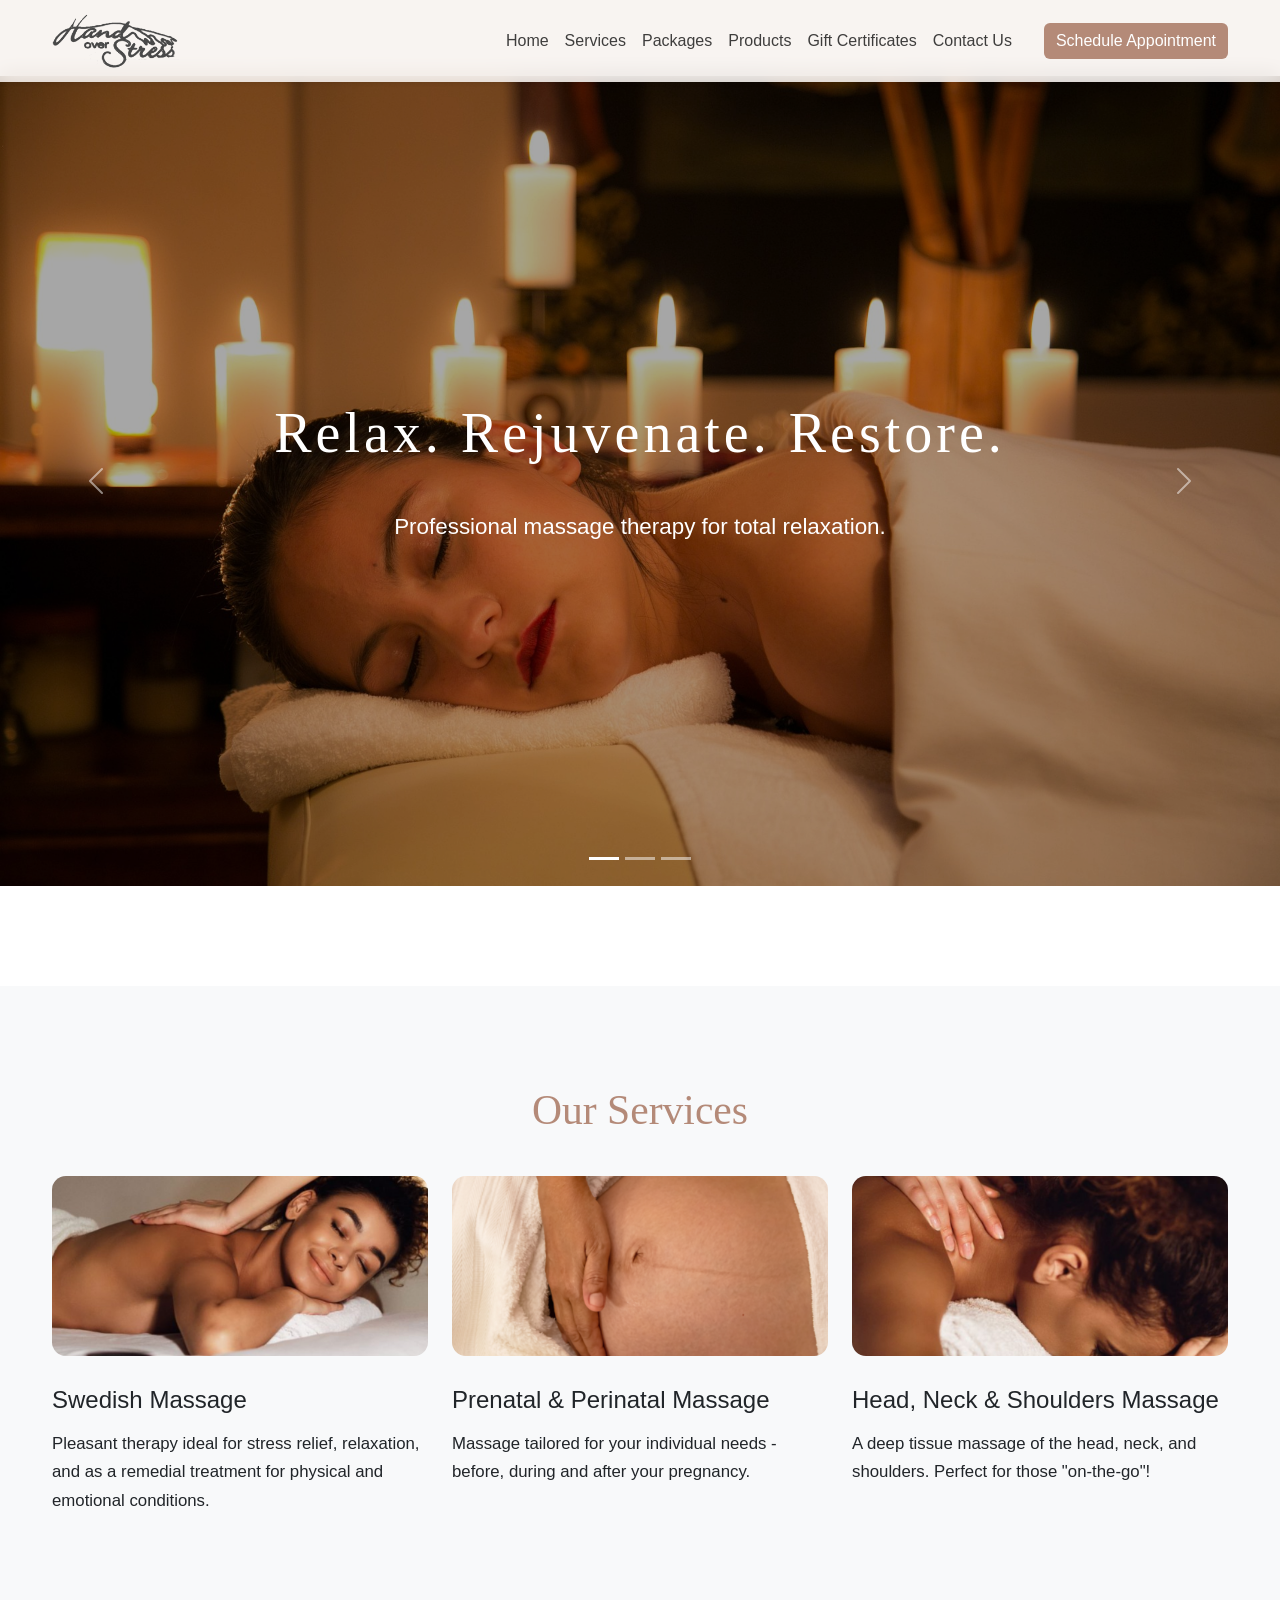
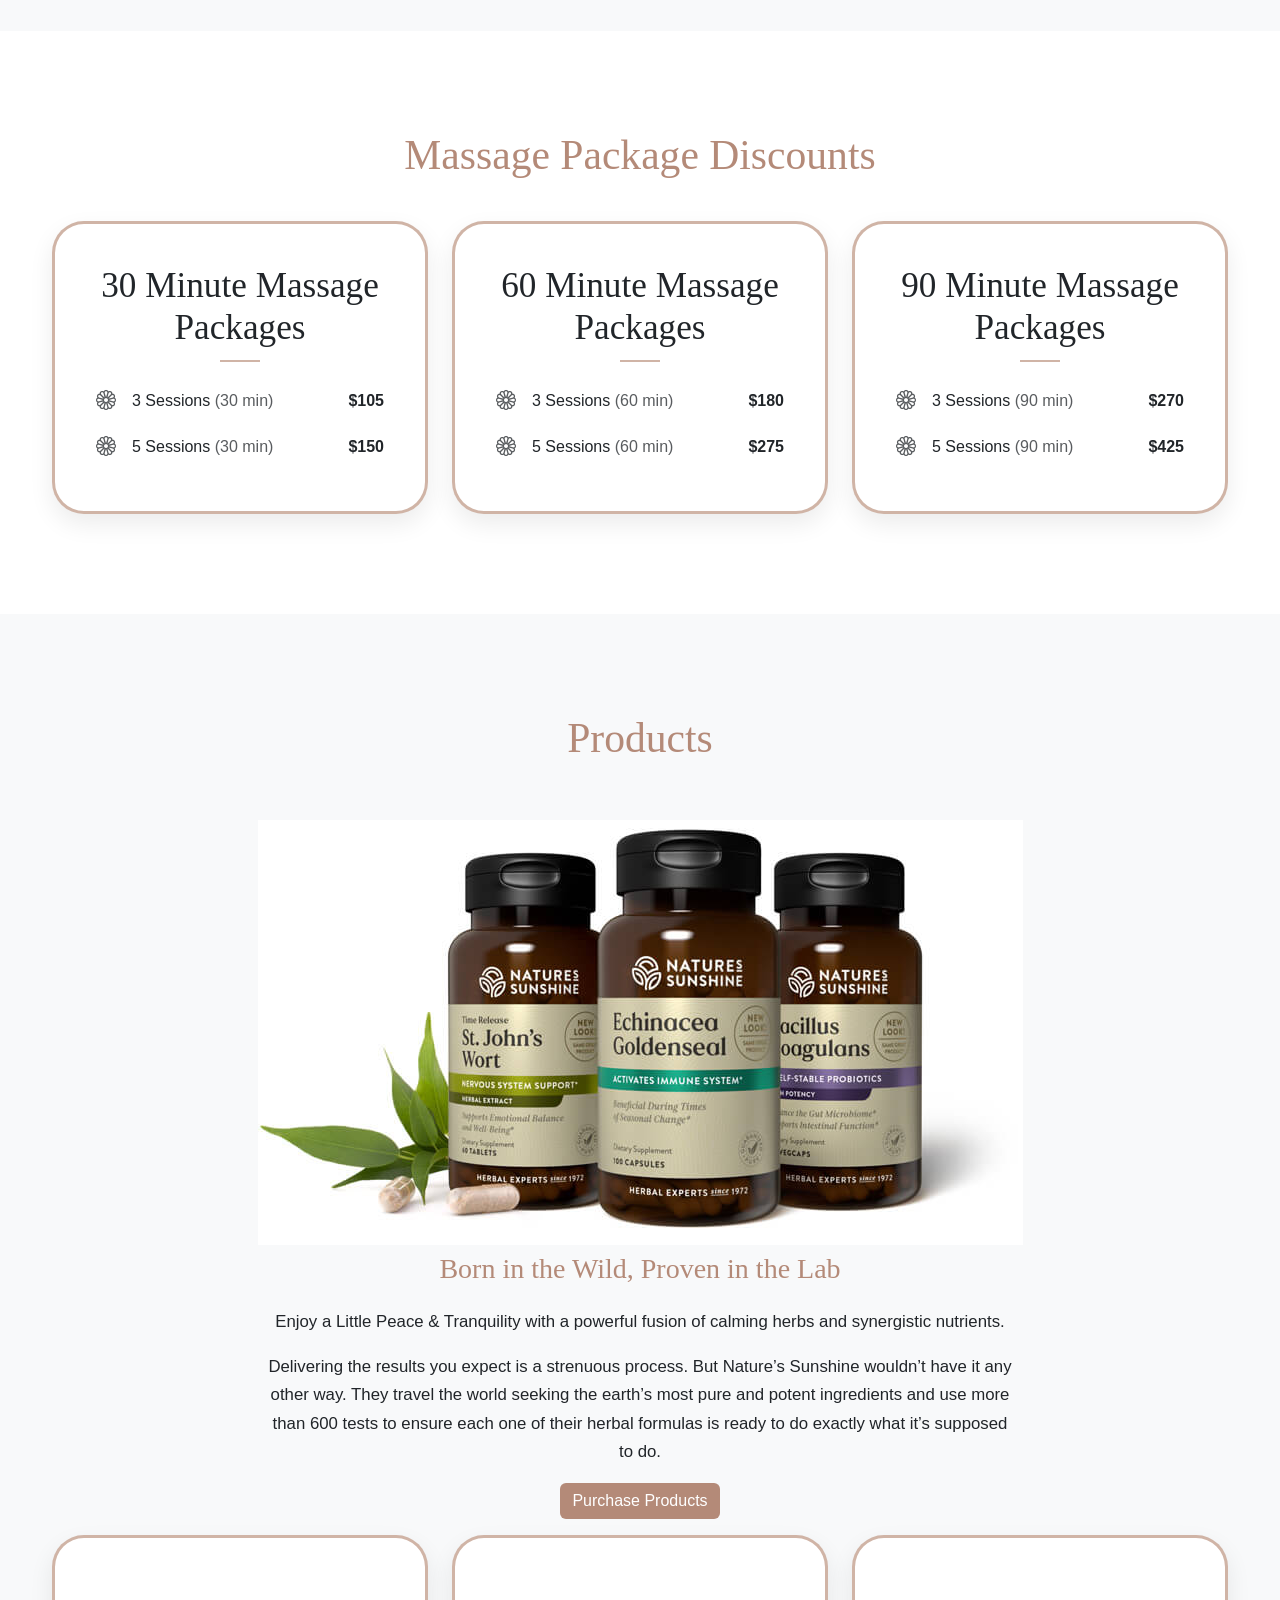
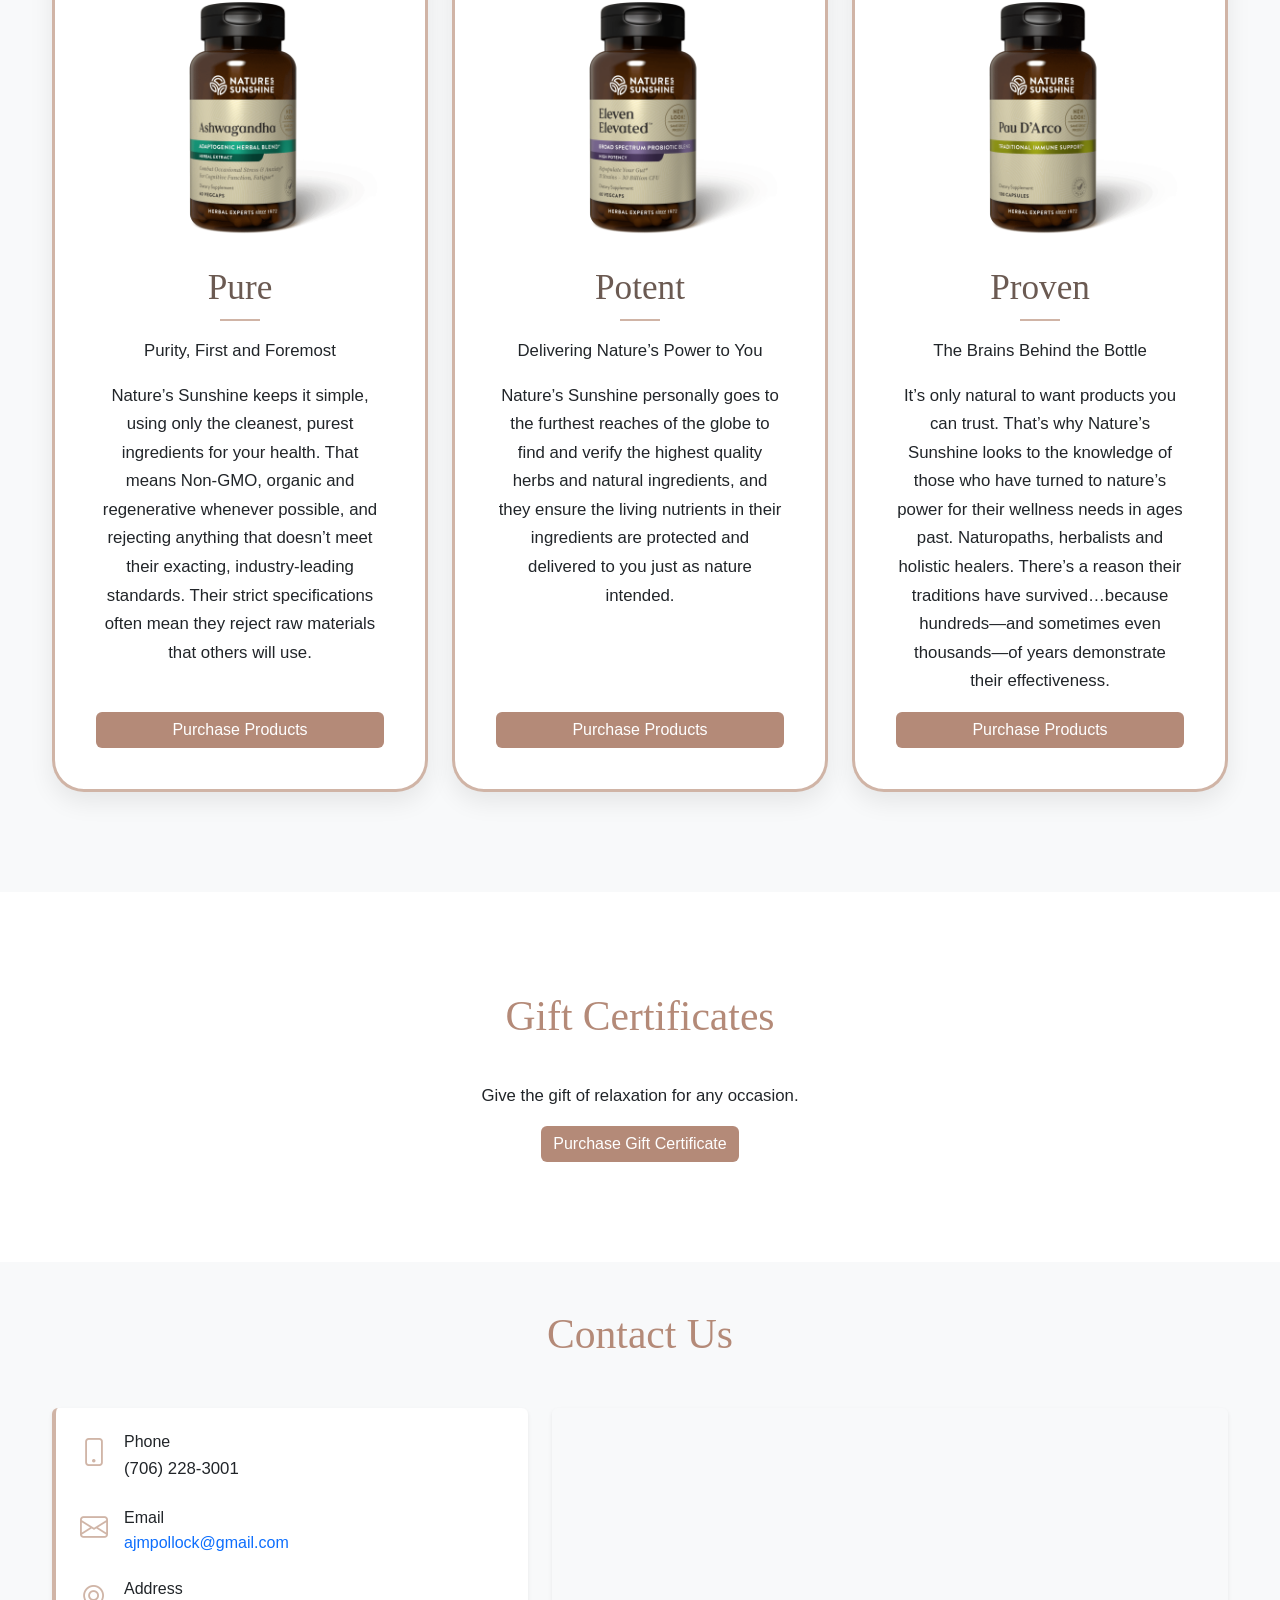
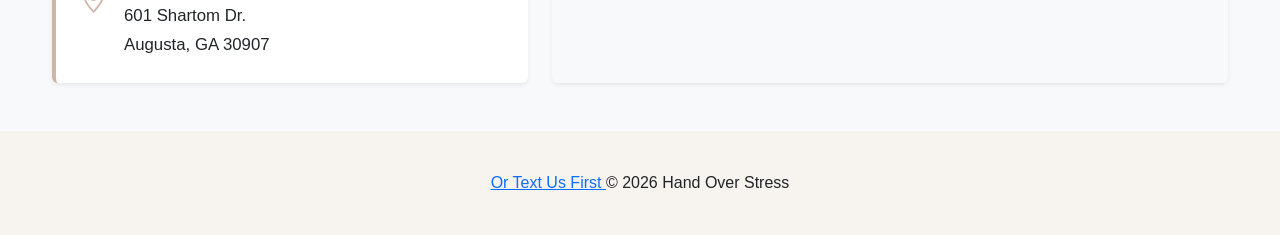
==== index.html @ afccade7 "commit" ====
<!DOCTYPE html>
<html lang="en">

<head>
  <meta charset="UTF-8" />
  <meta name="viewport" content="width=device-width, initial-scale=1.0" />
  <title>Hand Over Stress</title>

  <link href="https://cdn.jsdelivr.net/npm/bootstrap@5.3.2/dist/css/bootstrap.min.css" rel="stylesheet" />
  <link rel="stylesheet" href="https://cdn.jsdelivr.net/npm/bootstrap-icons@1.11.3/font/bootstrap-icons.min.css">

  <style>
    body {
      scroll-behavior: smooth;
      font-family: 'Segoe UI', sans-serif;
      margin: 0;
    }

    .navbar {
      transition: all .35s ease;
      background: transparent;
      background: rgba(247, 243, 239, 0.85);
      backdrop-filter: blur(10px);
    }

    .navbar-brand {
      font-weight: 600;
      font-size: 1.4rem;
    }

    .navbar.scrolled {
      background: #f7f3ef;
      box-shadow: 0 8px 24px rgba(0, 0, 0, .08);
      padding-top: 6px;
      padding-bottom: 6px;
    }

    .navbar.scrolled .navbar-brand,
    .navbar.scrolled .nav-link {
      color: #333 !important;
    }

    .navbar .nav-link {
      color: rgba(0, 0, 0, .75);
    }

    .carousel-item {
      height: 90vh;
      min-height: 500px;
      background-size: cover;
      background-position: center;
      position: relative;
    }

    .carousel-overlay {
      position: absolute;
      inset: 0;
      background: rgba(0, 0, 0, 0.35);
      display: flex;
      align-items: center;
      justify-content: center;
      text-align: center;
      color: white;
    }

    .carousel-overlay h1 {
      font-size: 3.2rem;
      font-weight: 600;
      letter-spacing: 1px;
    }

    .carousel-overlay p {
      font-size: 1.4rem;
      margin-top: 10px;
    }

    h1 {
      margin-bottom: 40px;
      text-align: center;
    }

    .service-card img,
    .product-card img {
      width: 100%;
      border-radius: 14px;
      margin-bottom: 15px;
    }

    .btn-theme {
      background-color: #b48a78;
      color: white;
      border: none;
    }

    .btn-theme:hover {
      background-color: #9e7563;
    }

    footer {
      background: #f7f3ef;
      padding: 40px 0;
      text-align: center;
    }

    .cursive {
      font-family: 'Brush Script MT', cursive;
      color: #b48a78;
    }

    .carousel-overlay h1.cursive {
      font-family: 'Brush Script MT', cursive;
      color: white;
      font-size: 3.5rem;
      font-weight: 500;
      letter-spacing: 4px;
    }

    .card .cursive {
      font-size: 2.2rem;
      color: #6b5a52;
      text-align: center;
    }

    .card .cursive::after {
      content: "";
      display: block;
      width: 40px;
      height: 2px;
      background: rgba(177, 131, 108, 0.6);
      margin: 10px auto 0;
    }

    .section-title {
      font-size: 2.6rem;
      font-family: 'Brush Script MT', cursive;
      color: #b48a78;
      margin-bottom: 40px;
    }

    section {
      padding: 100px 0;
    }

    .card {
      padding: 25px;
      box-shadow: 0 10px 25px rgba(0, 0, 0, .08);
    }

    #home {
      padding-top: 76px;
    }

    p {
      font-size: 1.05rem;
      line-height: 1.7;
    }

    h4 {
      margin-top: 15px;
      margin-bottom: 15px;
    }

    .service-card img {
      height: 180px;
      object-fit: cover;
    }

    .container {
      max-width: 1200px;
    }

    img {
      max-width: 100%;
      height: auto;
    }

    .card {
      border-color: rgba(177, 131, 108, 0.6) !important;
    }

    #packages .card-body span {
      width: 100%;
      border-bottom: 1px solid rgba(0, 0, 0, .06);
      padding: 12px 0;
    }

    #packages .card-body>div {
      padding: 10px 0;
    }

    #packages .card-body span:last-child {
      border-bottom: none;
    }

    .card-body p {
      text-align: center;
    }

    #products p {
      max-width: 750px;
      margin-left: auto;
      margin-right: auto;
    }

    .contact-card {
      border-left: 4px solid rgba(177, 131, 108, 0.6);
    }

    .map-container {
      width: 100%;
      height: 400px;
      /* give Safari a real height */
      border-radius: 8px;
      overflow: hidden;
    }

    .map-container iframe {
      width: 100%;
      height: 100%;
      border: 0;
    }
  </style>
</head>

<body>

  <!-- NAVBAR -->
  <nav class="navbar navbar-expand-lg fixed-top shadow-sm">
    <div class="container">
      <a class="navbar-brand" href="#home"><img src="Images/logo-darkgrey-small.png"
          style="max-height: 3.5rem;"></img></a>
      <button class="navbar-toggler" data-bs-toggle="collapse" data-bs-target="#nav">
        <span class="navbar-toggler-icon"></span>
      </button>
      <div class="collapse navbar-collapse justify-content-end" id="nav">
        <ul class="navbar-nav align-items-lg-center">
          <li class="nav-item"><a class="nav-link" href="#home">Home</a></li>
          <li class="nav-item"><a class="nav-link" href="#services">Services</a></li>
          <li class="nav-item"><a class="nav-link" href="#packages">Packages</a></li>
          <li class="nav-item"><a class="nav-link" href="#products">Products</a></li>
          <li class="nav-item"><a class="nav-link" data-link="gift_cards">Gift Certificates</a></li>
          <li class="nav-item"><a class="nav-link" href="#contact">Contact Us</a></li>
        </ul>
        <a class="btn btn-theme ms-lg-4 my-2 my-lg-0" data-link="book_massage">Schedule Appointment</a>
      </div>
    </div>
  </nav>

  <!-- CAROUSEL HOME -->
  <section id="home">
    <div id="heroCarousel" class="carousel slide" data-bs-ride="carousel">
      <div class="carousel-indicators">
        <button type="button" data-bs-target="#heroCarousel" data-bs-slide-to="0" class="active"></button>
        <button type="button" data-bs-target="#heroCarousel" data-bs-slide-to="1"></button>
        <button type="button" data-bs-target="#heroCarousel" data-bs-slide-to="2"></button>
      </div>
      <div class="carousel-inner">
        <div class="carousel-item active" style="background-image:url('Images/blueland-relaxation-3065577_1920.jpg')">
          <div class="carousel-overlay">
            <div>
              <h1 class="cursive">Relax. Rejuvenate. Restore.</h1>
              <p class="lead">Professional massage therapy for total relaxation.</p>
            </div>
          </div>
        </div>
        <div class="carousel-item" style="background-image:url('Images/evamichalkova-scent-8328482_1920.png')">
          <div class="carousel-overlay">
            <div>
              <h1 class="cursive">Let Your Stress Melt Away</h1>
            </div>
          </div>
        </div>
        <div class="carousel-item"
          style="background-image:url('Images/masseur-doing-massage-on-woman-body-in-spa-salon-SD5QFPU-1-e1584737190255.jpg')">
          <div class="carousel-overlay">
            <div>
              <h1 class="cursive">Your Time to Unwind</h1>
            </div>
          </div>
        </div>
      </div>
      <button class="carousel-control-prev" type="button" data-bs-target="#heroCarousel" data-bs-slide="prev">
        <span class="carousel-control-prev-icon"></span>
      </button>
      <button class="carousel-control-next" type="button" data-bs-target="#heroCarousel" data-bs-slide="next">
        <span class="carousel-control-next-icon"></span>
      </button>
    </div>
  </section>

  <!-- SERVICES -->
  <section id="services" class="bg-light">
    <div class="container">
      <h1 class="section-title">Our Services</h1>
      <div class="row g-4">
        <div class="col-md-4 service-card">
          <img src="Images/swedish_masage.png">
          <h4>Swedish Massage</h4>
          <p>Pleasant therapy ideal for stress relief, relaxation, and as a remedial treatment for physical and
            emotional conditions.</p>
        </div>
        <div class="col-md-4 service-card">
          <img src="Images/prenatal_perinatal_massage.png">
          <h4>Prenatal & Perinatal Massage</h4>
          <p>Massage tailored for your individual needs - before, during and after your pregnancy.</p>
        </div>
        <div class="col-md-4 service-card">
          <img src="Images/head_neck_shoulders.png">
          <h4>Head, Neck & Shoulders Massage</h4>
          <p>A deep tissue massage of the head, neck, and shoulders. Perfect for those "on-the-go"!</p>
        </div>
      </div>
    </div>
  </section>

  <!-- PACKAGES -->
  <section id="packages">
    <div class="container">
      <h1 class="section-title">Massage Package Discounts</h1>
      <div class="row g-4 justify-content-center">
        <div class="col-12 col-md-4">
          <div class="card rounded-5 border-3 h-100" style="border-color: #b1836c;">
            <div class="card-body">
              <h5 class="card-title cursive text-dark fw-normal mb-3">30 Minute Massage Packages</h5>
              <a data-link="30_min_massage_x_3"
                class="d-flex align-items-center justify-content-between text-decoration-none text-dark py-2">
                <div class="d-flex align-items-center">
                  <i class="bi bi-flower1 me-3 fs-5 text-muted"></i>
                  <div>
                    <div>
                      3 Sessions
                      <span class="text-muted">(30 min)</span>
                    </div>
                  </div>
                </div>
                <strong>$105</strong>
              </a>
              <a data-link="30_min_massage_x_5"
                class="d-flex align-items-center justify-content-between text-decoration-none text-dark py-2">
                <div class="d-flex align-items-center">
                  <i class="bi bi-flower1 me-3 fs-5 text-muted"></i>
                  <div>
                    <div>
                      5 Sessions
                      <span class="text-muted">(30 min)</span>
                    </div>
                  </div>
                </div>
                <strong>$150</strong>
              </a>
            </div>
          </div>
        </div>
        <div class="col-12 col-md-4">
          <div class="card rounded-5 border-3 h-100" style="border-color: #b1836c;">
            <div class="card-body">
              <h5 class="card-title cursive text-dark fw-normal mb-3">60 Minute Massage Packages</h5>
              <a data-link="60_min_massage_x_3"
                class="d-flex align-items-center justify-content-between text-decoration-none text-dark py-2">
                <div class="d-flex align-items-center">
                  <i class="bi bi-flower1 me-3 fs-5 text-muted"></i>
                  <div>
                    <div>
                      3 Sessions
                      <span class="text-muted">(60 min)</span>
                    </div>
                  </div>
                </div>
                <strong>$180</strong>
              </a>
              <a data-link="60_min_massage_x_5"
                class="d-flex align-items-center justify-content-between text-decoration-none text-dark py-2">
                <div class="d-flex align-items-center">
                  <i class="bi bi-flower1 me-3 fs-5 text-muted"></i>
                  <div>
                    <div>
                      5 Sessions
                      <span class="text-muted">(60 min)</span>
                    </div>
                  </div>
                </div>
                <strong>$275</strong>
              </a>
            </div>
          </div>
        </div>
        <div class="col-12 col-md-4">
          <div class="card rounded-5 border-3 h-100" style="border-color: #b1836c;">
            <div class="card-body">
              <h5 class="card-title cursive text-dark fw-normal mb-3">90 Minute Massage Packages</h5>
              <a data-link="90_min_massage_x_3"
                class="d-flex align-items-center justify-content-between text-decoration-none text-dark py-2">
                <div class="d-flex align-items-center">
                  <i class="bi bi-flower1 me-3 fs-5 text-muted"></i>
                  <div>
                    <div>
                      3 Sessions
                      <span class="text-muted">(90 min)</span>
                    </div>
                  </div>
                </div>
                <strong>$270</strong>
              </a>
              <a data-link="90_min_massage_x_5"
                class="d-flex align-items-center justify-content-between text-decoration-none text-dark py-2">
                <div class="d-flex align-items-center">
                  <i class="bi bi-flower1 me-3 fs-5 text-muted"></i>
                  <div>
                    <div>
                      5 Sessions
                      <span class="text-muted">(90 min)</span>
                    </div>
                  </div>
                </div>
                <strong>$425</strong>
              </a>
            </div>
          </div>
        </div>
      </div>
    </div>
  </section>

  <!-- PRODUCTS -->
  <section id="products" class="bg-light">
    <div class="container text-center">
      <h1 class="section-title">Products</h1>
      <div class="p-3">
        <img src="Images/nature_sunshine.jpg" />
        <p class="cursive fs-3 mb-3">Born in the Wild, Proven in the Lab</p>
        <p>Enjoy a Little Peace & Tranquility with a powerful fusion of calming herbs and synergistic nutrients.</p>
        <p>Delivering the results you expect is a strenuous process. But Nature’s Sunshine wouldn’t have it any other
          way. They travel the world seeking the earth’s most pure and potent ingredients and use more than 600 tests to
          ensure each one of their herbal formulas is ready to do exactly what it’s supposed to do.</p>
        <a class="btn btn-theme" data-link="ns_1">Purchase Products</a>
      </div>
      <div class="row g-4">
        <div class="col-12 col-md-4">
          <div class="card rounded-5 border-3 h-100" style="border-color: #b1836c;">
            <div class="card-body d-flex flex-column">
              <img src="Images/ashwaganda.png" />
              <h3 class="cursive mb-3">Pure</h3>
              <p>Purity, First and Foremost</p>
              <p>Nature’s Sunshine keeps it simple, using only the cleanest, purest ingredients for your health. That
                means Non-GMO, organic and regenerative whenever possible, and rejecting anything that doesn’t meet
                their
                exacting, industry-leading standards. Their strict specifications often mean they reject raw materials
                that others will use.</p>
              <!-- <a class="btn btn-theme mt-auto" href="https://www.naturessunshine.com/?referrer=241274&offer=NSP">Purchase
                Products</a> -->
              <a class="btn btn-theme mt-auto" data-link="ns_1">Purchase
                Products</a>
            </div>
          </div>
        </div>
        <div class="col-12 col-md-4">
          <div class="card rounded-5 border-3 h-100" style="border-color: #b1836c;">
            <div class="card-body d-flex flex-column">
              <img src="Images/elevated_eleven.png" />
              <h3 class="cursive mb-3">Potent</h3>
              <p>Delivering Nature’s Power to You</p>
              <p>Nature’s Sunshine personally goes to the furthest reaches of the globe to find and verify the highest
                quality herbs and natural ingredients, and they ensure the living nutrients in their ingredients are
                protected and delivered to you just as nature intended.</p>
              <a class="btn btn-theme mt-auto" data-link="ns_1">Purchase
                Products</a>
            </div>
          </div>
        </div>
        <div class="col-12 col-md-4">
          <div class="card rounded-5 border-3 h-100" style="border-color: #b1836c;">
            <div class="card-body d-flex flex-column">
              <img src="Images/pau_darco.png" />
              <h3 class="cursive mb-3">Proven</h3>
              <p>The Brains Behind the Bottle</p>
              <p>It’s only natural to want products you can trust. That’s why Nature’s Sunshine looks to the knowledge
                of
                those who have turned to nature’s power for their wellness needs in ages past. Naturopaths, herbalists
                and
                holistic healers. There’s a reason their traditions have survived…because hundreds—and sometimes even
                thousands—of years demonstrate their effectiveness.</p>
              <a class="btn btn-theme mt-auto" data-link="ns_1">Purchase
                Products</a>
            </div>
          </div>
        </div>
      </div>
    </div>
  </section>

  <!-- GIFT CERTIFICATES -->
  <section id="gifts">
    <div class="container text-center">
      <h1 class="section-title">Gift Certificates</h1>
      <p>Give the gift of relaxation for any occasion.</p>
      <a class="btn btn-theme" data-link="gift_cards">Purchase Gift Certificate</a>
    </div>
  </section>

  <!-- CONTACT -->
  <section id="contact" class="bg-light py-5">
    <div class="container">
      <h1 class="section-title text-center mb-5">Contact Us</h1>
      <div class="row align-items-stretch g-4">
        <!-- Contact Info -->
        <div class="col-md-5 col-sm-12">
          <div class="contact-card p-4 h-100 shadow-sm bg-white rounded">
            <div class="contact-item d-flex align-items-start mb-4">
              <i class="bi bi-phone fs-3 me-3" style="color:rgba(177, 131, 108, 0.6);"></i>
              <div>
                <h6 class="mb-1">Phone</h6>
                <p class="mb-0">(706) 228-3001</p>
              </div>
            </div>
            <div class="contact-item d-flex align-items-start mb-4">
              <i class="bi bi-envelope fs-3 me-3" style="color:rgba(177, 131, 108, 0.6);"></i>
              <div>
                <h6 class="mb-1">Email</h6>
                <a href="mailto:ajmpollock@gmail.com" class="text-decoration-none">
                  ajmpollock@gmail.com
                </a>
              </div>
            </div>
            <div class="contact-item d-flex align-items-start">
              <i class="bi bi-geo-alt fs-3 me-3" style="color:rgba(177, 131, 108, 0.6);"></i>
              <div>
                <h6 class="mb-1">Address</h6>
                <p class="mb-0">601 Shartom Dr.<br>Augusta, GA 30907</p>
              </div>
            </div>
          </div>
        </div>
        <!-- Map -->
        <div class="col-md-7 col-sm-12">
          <div class="map-container shadow-sm rounded overflow-hidden h-100">
            <iframe
              src="https://www.google.com/maps/embed?pb=!1m18!1m12!1m3!1d6652.904809042134!2d-82.05690978872717!3d33.5156214732526!2m3!1f0!2f0!3f0!3m2!1i1024!2i768!4f13.1!3m3!1m2!1s0x88f9d296e7adcb75%3A0x2d4fc01cdb6e07ec!2s601%20Shartom%20Dr%2C%20Augusta%2C%20GA%2030907!5e0!3m2!1sen!2sus!4v1778522788467!5m2!1sen!2sus"
              loading="lazy" referrerpolicy="no-referrer-when-downgrade">
            </iframe>
          </div>
        </div>
      </div>
    </div>
  </section>

  <footer>
    <a href="https://inbox.squareup.com/t/29744290" class="text-link">
      Or Text Us First
    </a>
    © 2026 Hand Over Stress
  </footer>

  <script src="https://cdn.jsdelivr.net/npm/bootstrap@5.3.2/dist/js/bootstrap.bundle.min.js"></script>
  <script src="script.js"></script>
</body>

</html>
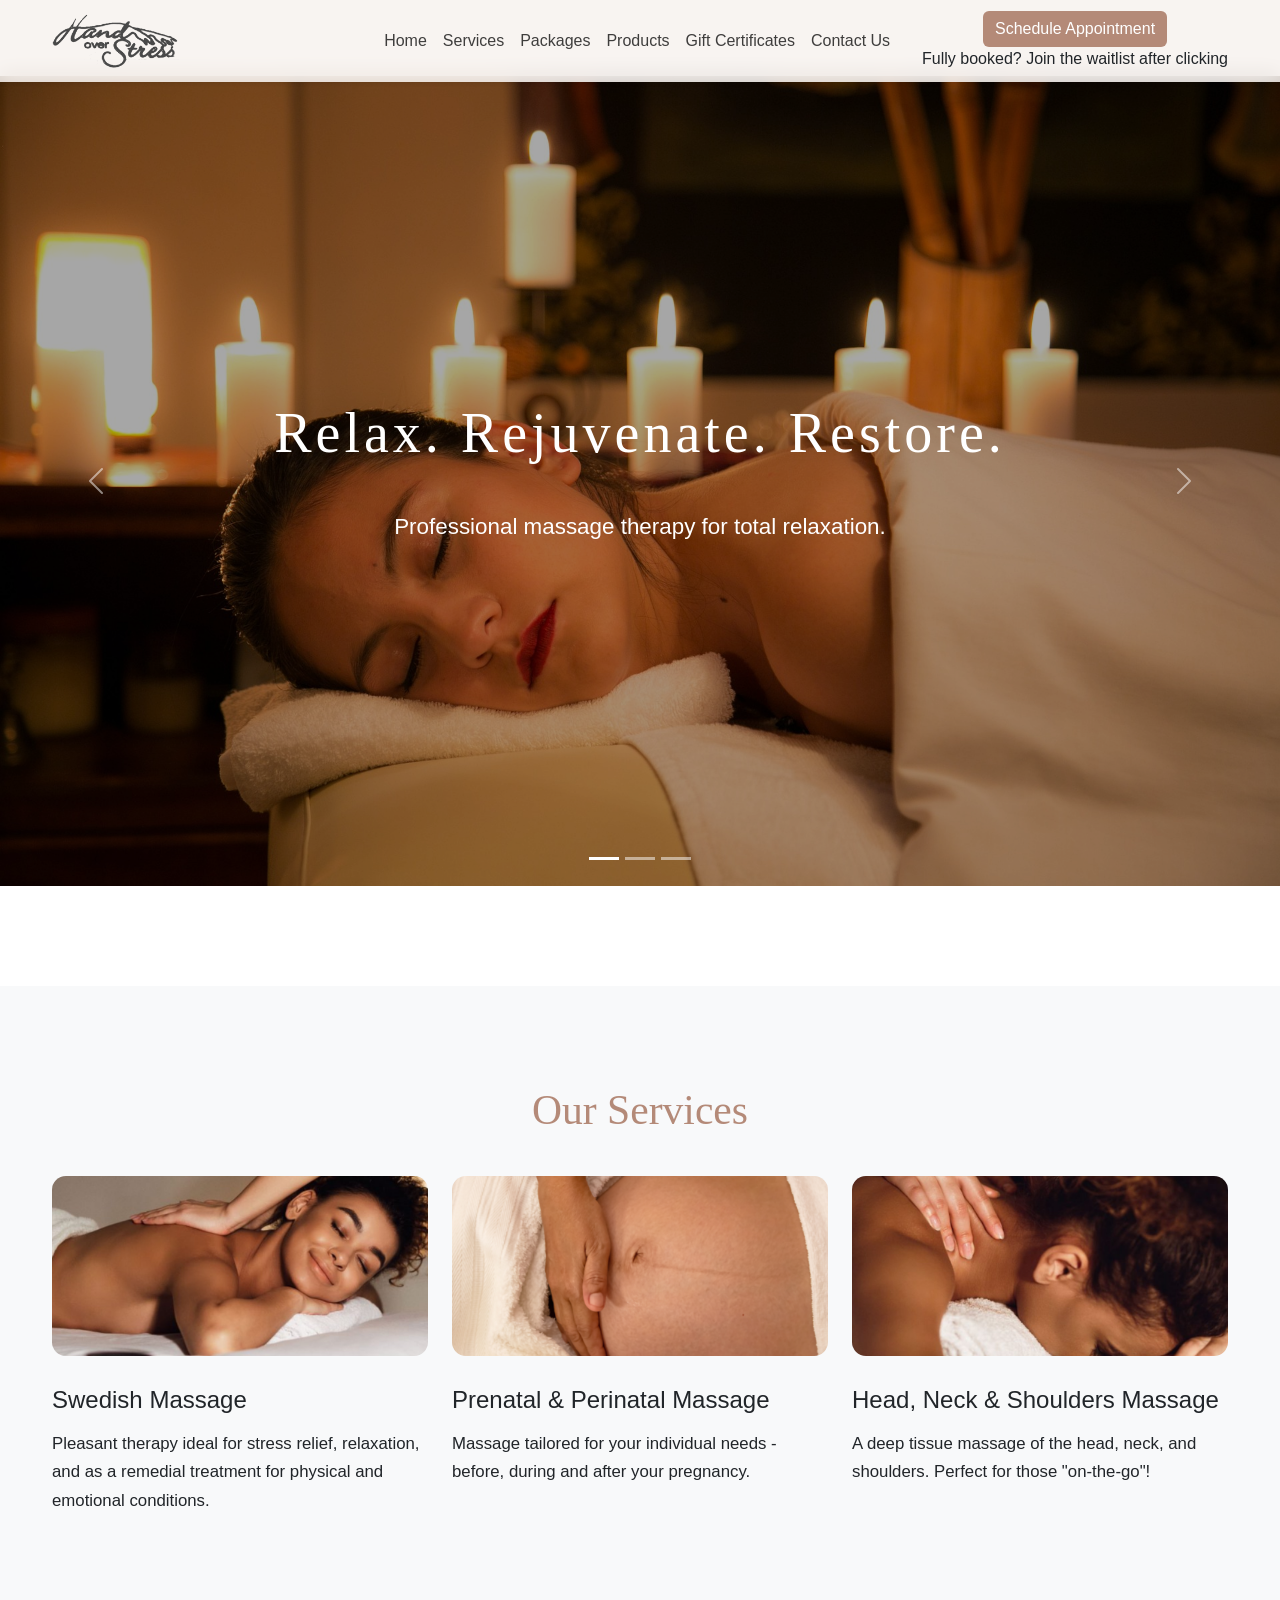
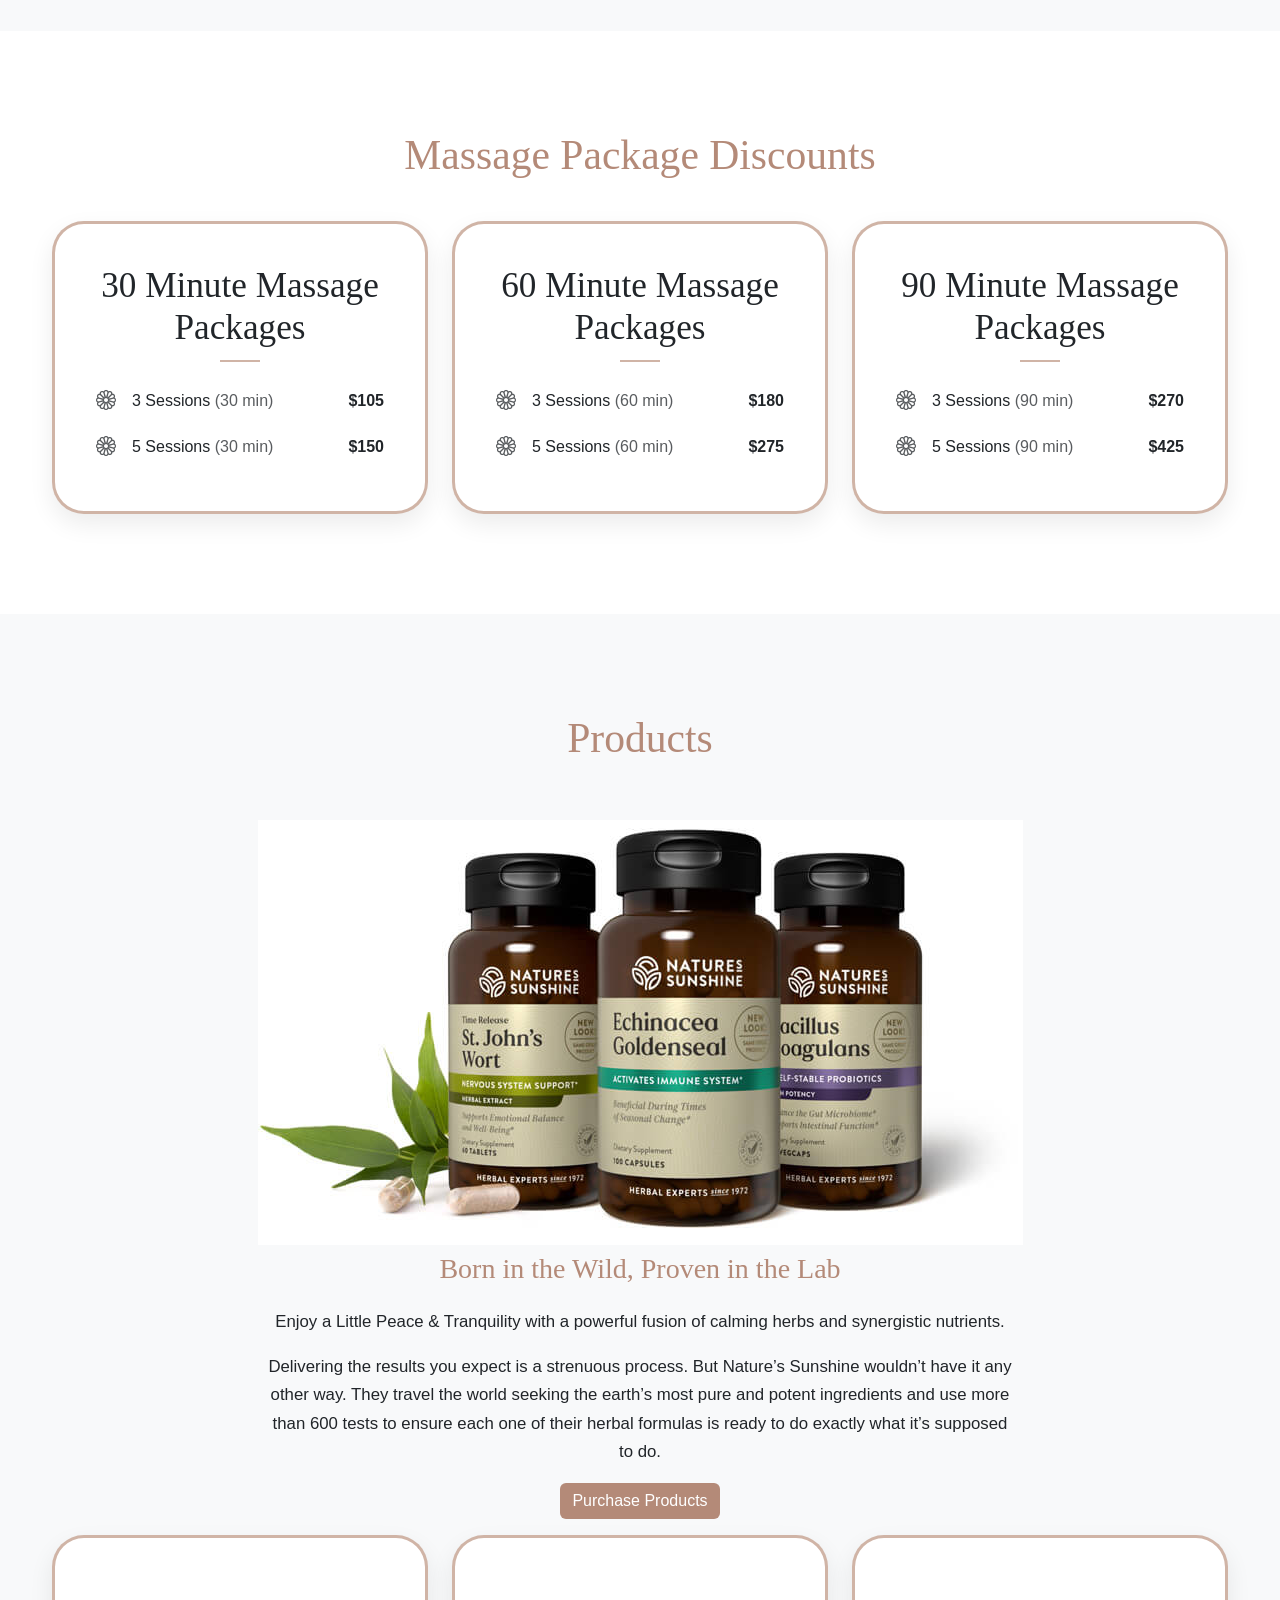
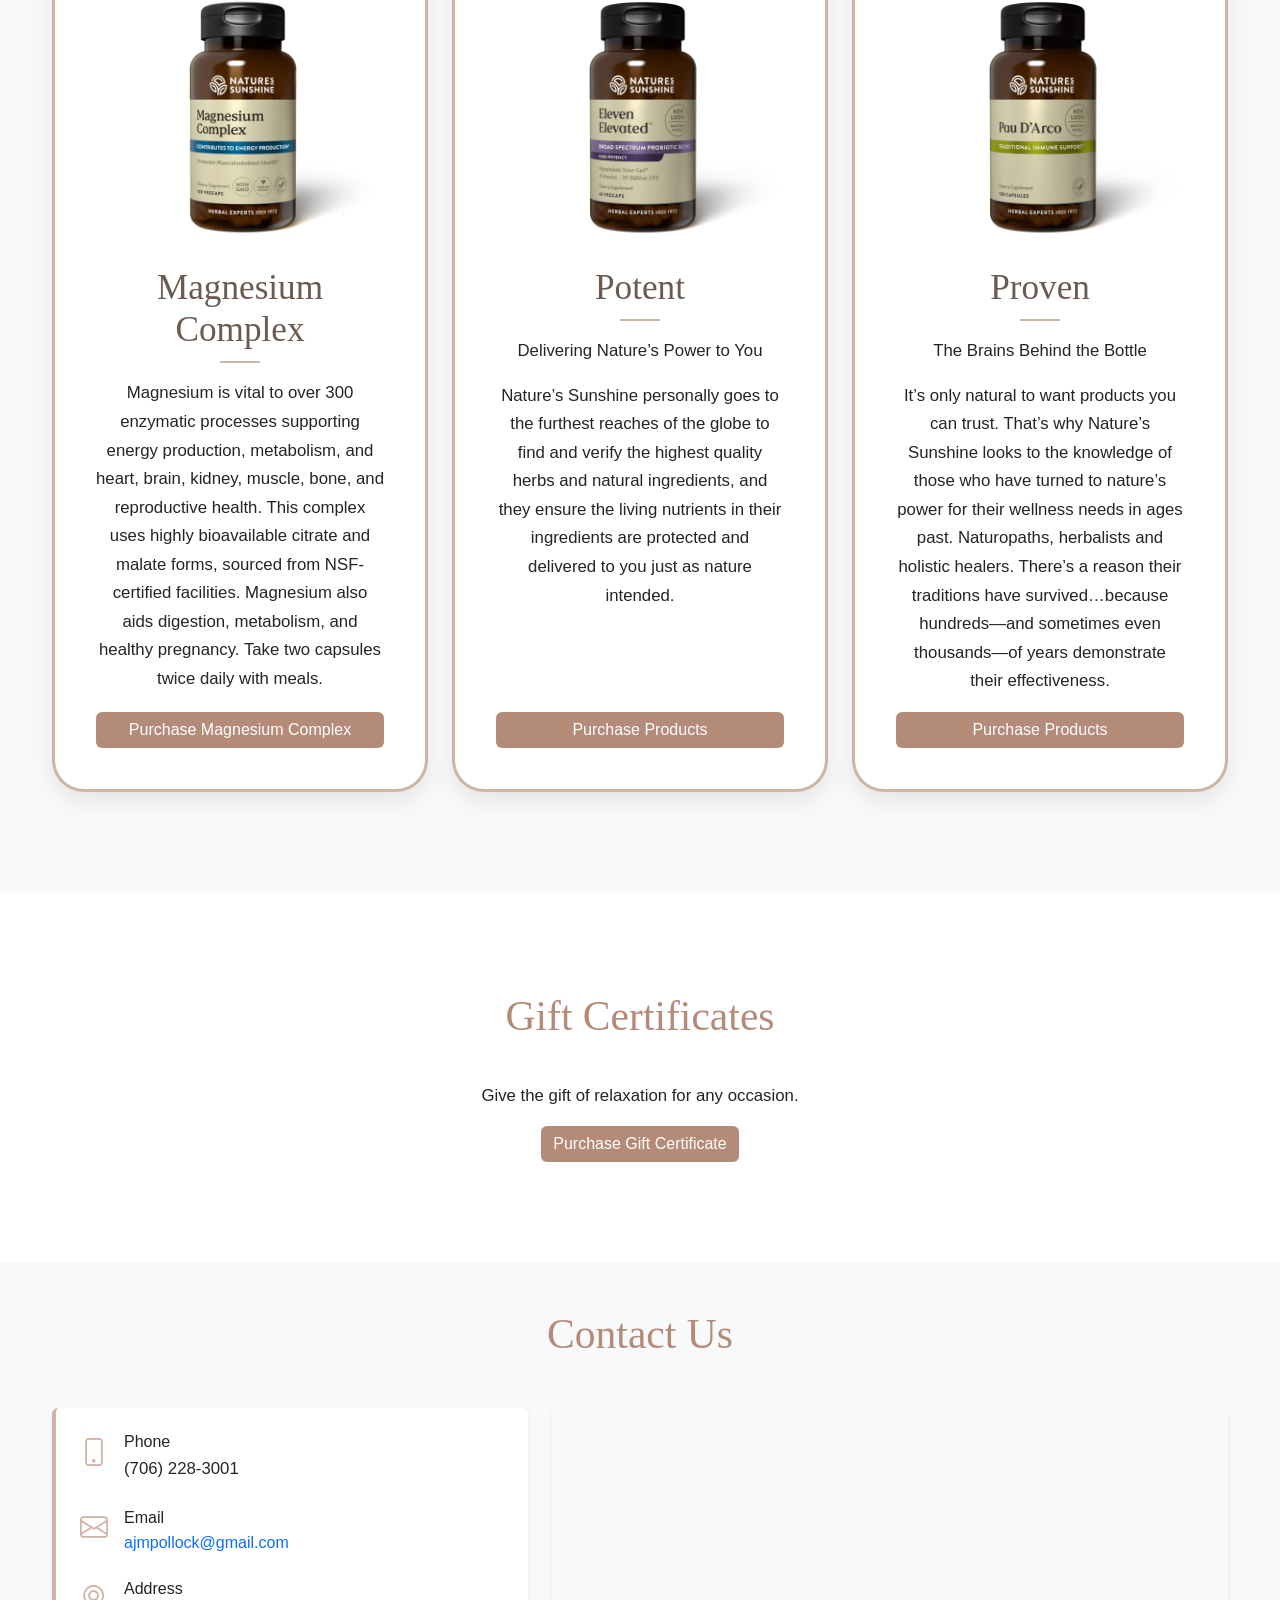
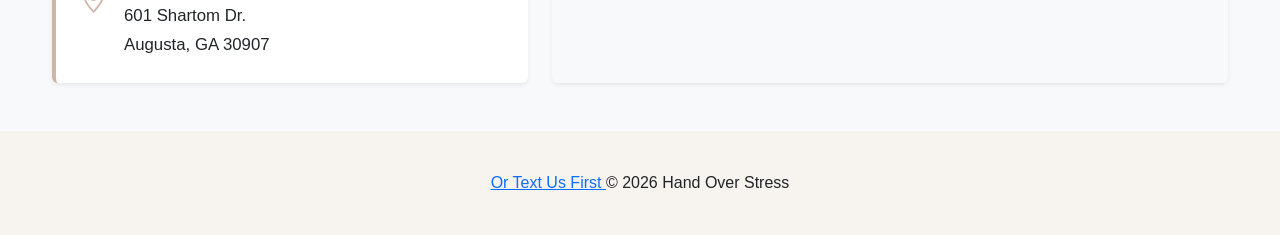
==== commit c9c2ec0d: "commit" ====
--- a/index.html
+++ b/index.html
@@ -241,9 +241,16 @@
           <li class="nav-item"><a class="nav-link" data-link="gift_cards">Gift Certificates</a></li>
           <li class="nav-item"><a class="nav-link" href="#contact">Contact Us</a></li>
         </ul>
-        <a class="btn btn-theme ms-lg-4 my-2 my-lg-0" data-link="book_massage">Schedule Appointment</a>
-      </div>
-    </div>
+        <!-- <a class="btn btn-theme ms-lg-4 my-2 my-lg-0" data-link="book_massage">Schedule Appointment</a> -->
+        <div class="schedule-wrap ms-lg-4 my-2 my-lg-0 text-lg-center">
+          <a class="btn btn-theme" data-link="book_massage">
+            Schedule Appointment
+          </a>
+          <div class="waitlist-note d-none d-lg-block">
+            Fully booked? Join the waitlist after clicking
+          </div>
+        </div>
+      </div>
   </nav>
 
   <!-- CAROUSEL HOME -->
@@ -438,18 +445,14 @@
         <div class="col-12 col-md-4">
           <div class="card rounded-5 border-3 h-100" style="border-color: #b1836c;">
             <div class="card-body d-flex flex-column">
-              <img src="Images/ashwaganda.png" />
-              <h3 class="cursive mb-3">Pure</h3>
-              <p>Purity, First and Foremost</p>
-              <p>Nature’s Sunshine keeps it simple, using only the cleanest, purest ingredients for your health. That
-                means Non-GMO, organic and regenerative whenever possible, and rejecting anything that doesn’t meet
-                their
-                exacting, industry-leading standards. Their strict specifications often mean they reject raw materials
-                that others will use.</p>
-              <!-- <a class="btn btn-theme mt-auto" href="https://www.naturessunshine.com/?referrer=241274&offer=NSP">Purchase
-                Products</a> -->
-              <a class="btn btn-theme mt-auto" data-link="ns_1">Purchase
-                Products</a>
+              <img src="Images/magnesium_complex.png" />
+              <h3 class="cursive mb-3">Magnesium Complex</h3>
+              <p>Magnesium is vital to over 300 enzymatic processes supporting energy production, metabolism, and heart,
+                brain, kidney, muscle, bone, and reproductive health. This complex uses highly bioavailable citrate and
+                malate forms, sourced from NSF-certified facilities. Magnesium also aids digestion, metabolism, and
+                healthy pregnancy. Take two capsules twice daily with meals.</p>
+              <a class="btn btn-theme mt-auto" data-link="ns_magnesium">Purchase
+                Magnesium Complex</a>
             </div>
           </div>
         </div>
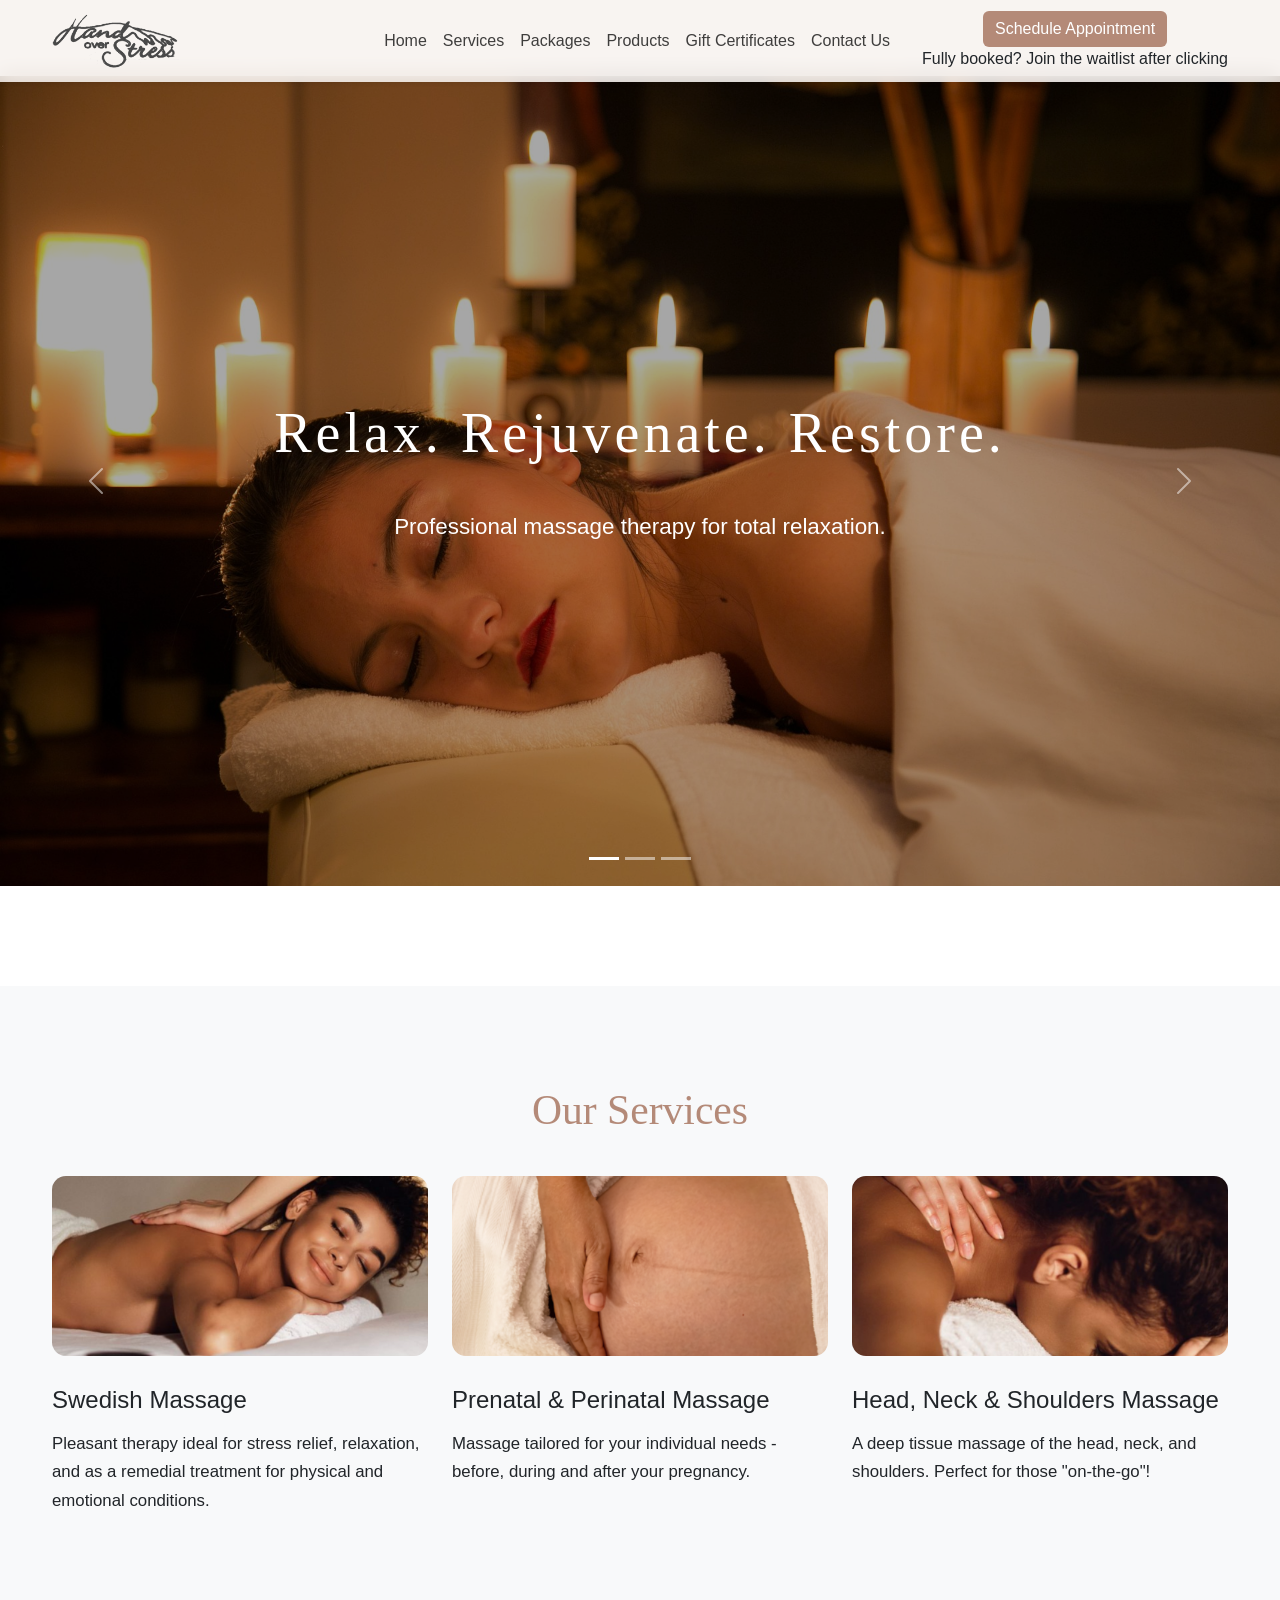
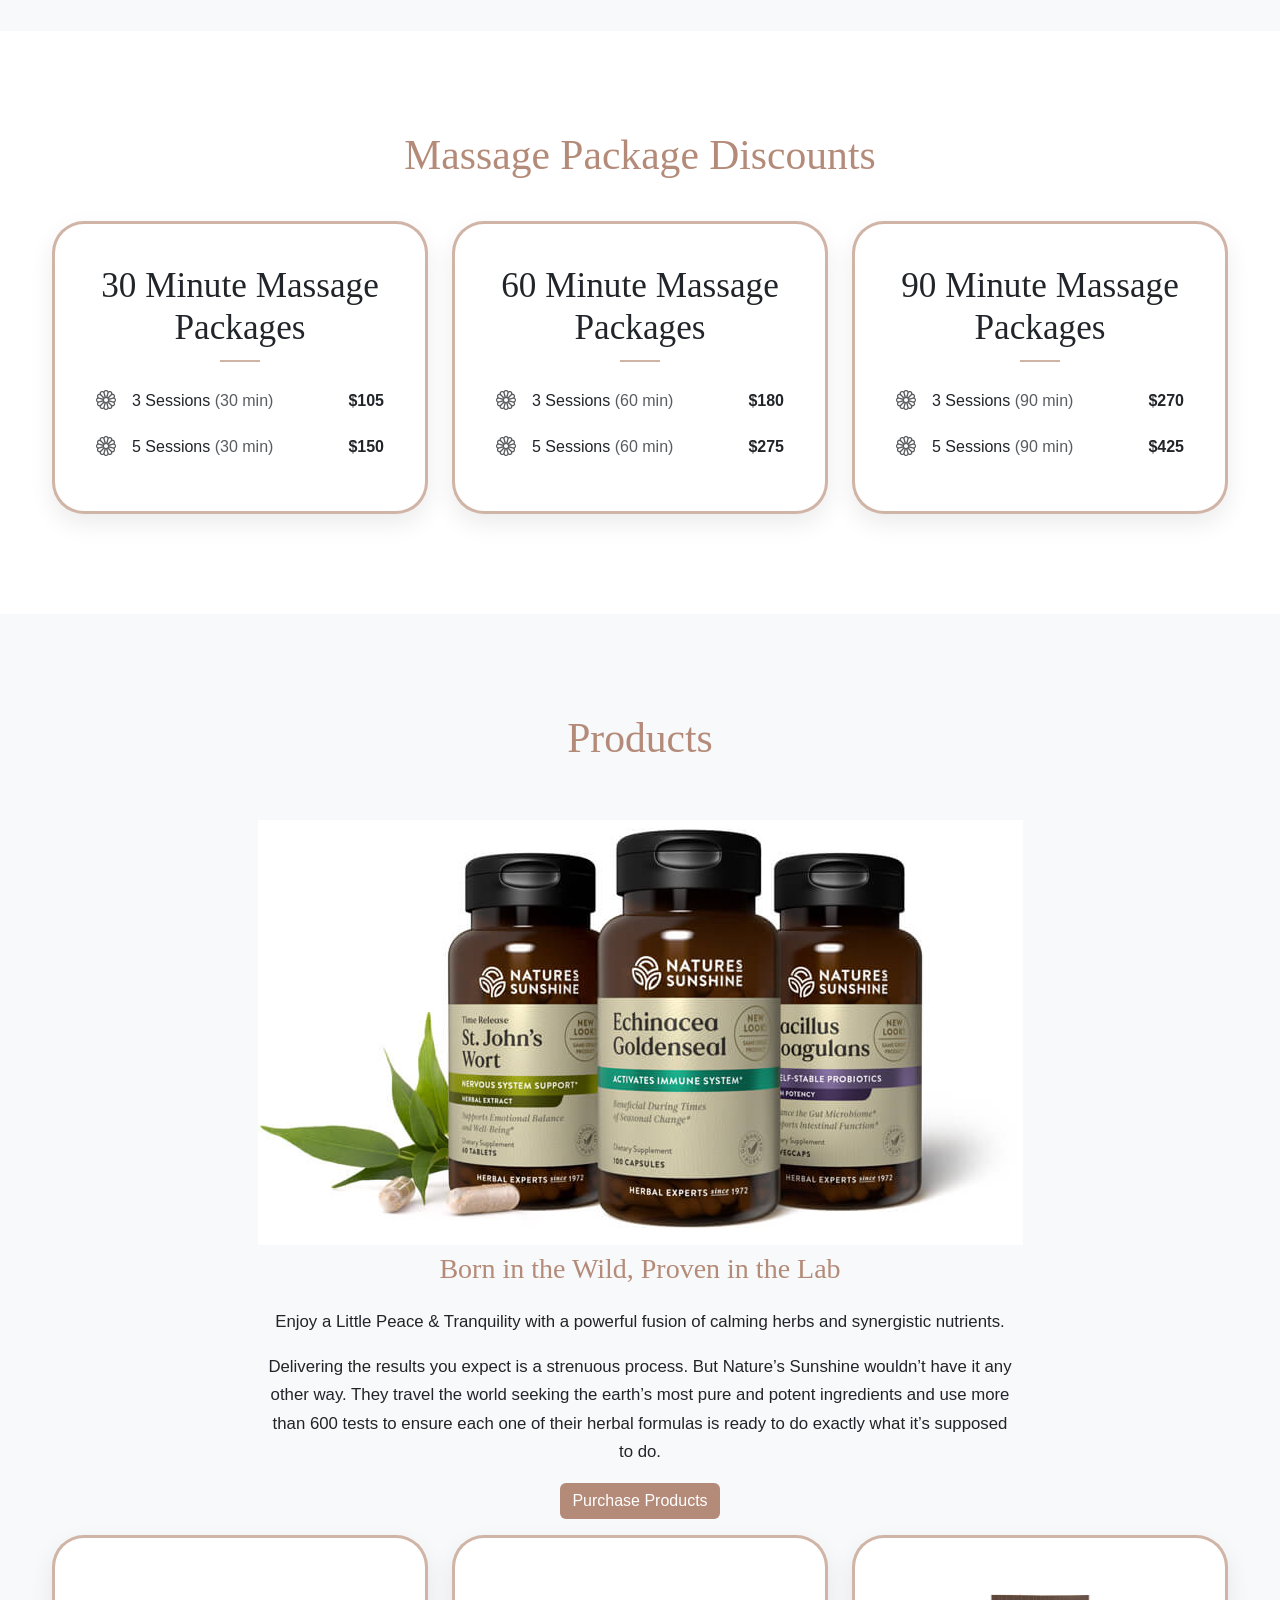
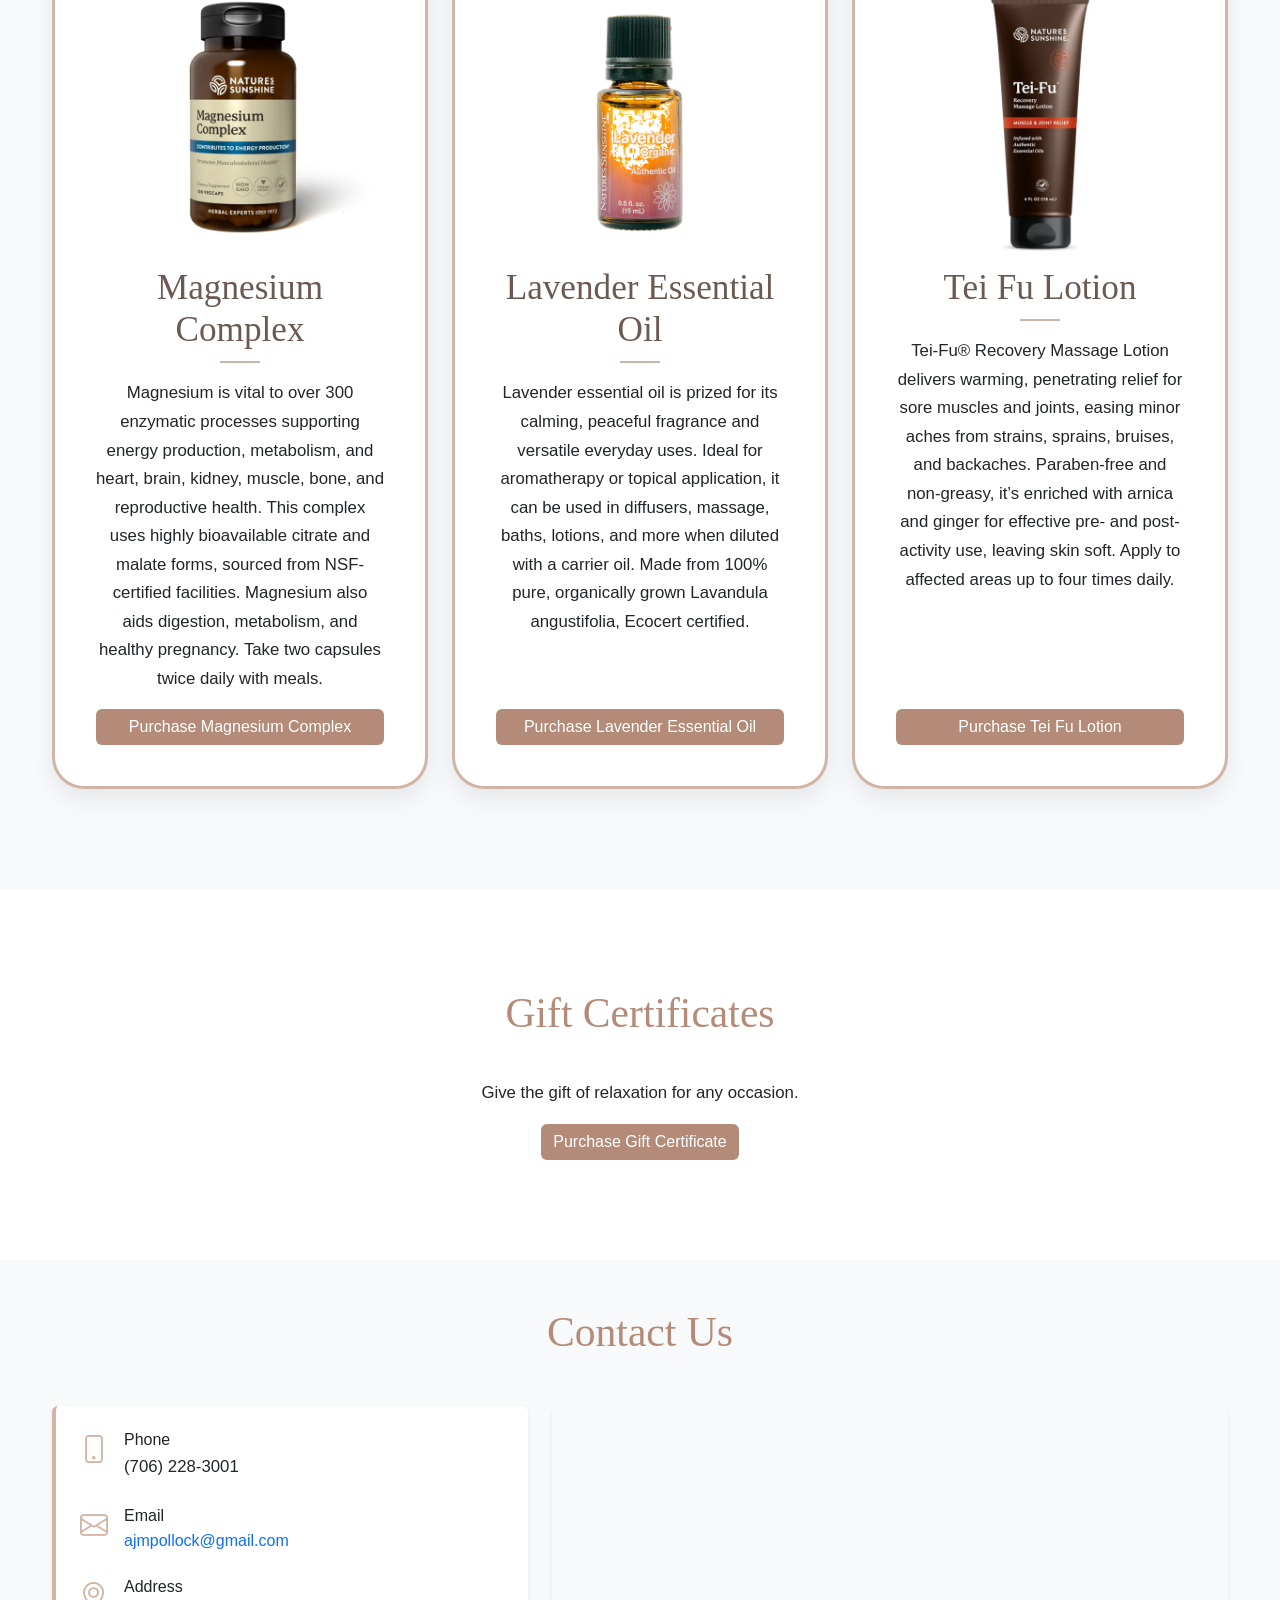
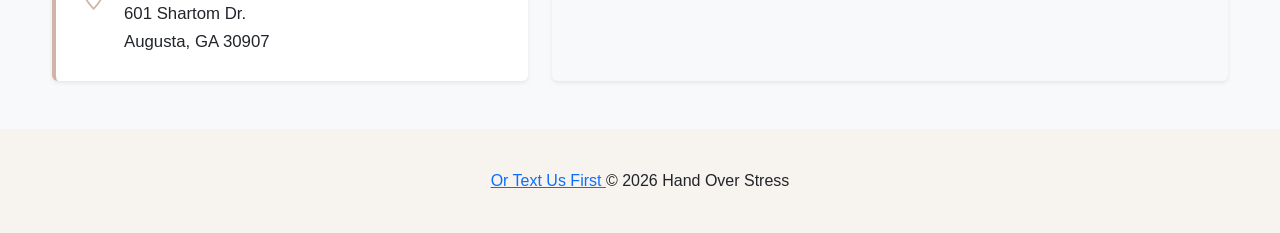
==== commit c610b016: "products commit" ====
--- a/index.html
+++ b/index.html
@@ -451,39 +451,33 @@
                 brain, kidney, muscle, bone, and reproductive health. This complex uses highly bioavailable citrate and
                 malate forms, sourced from NSF-certified facilities. Magnesium also aids digestion, metabolism, and
                 healthy pregnancy. Take two capsules twice daily with meals.</p>
-              <a class="btn btn-theme mt-auto" data-link="ns_magnesium">Purchase
-                Magnesium Complex</a>
+              <a class="btn btn-theme mt-auto" data-link="ns_magnesium">Purchase Magnesium Complex</a>
             </div>
           </div>
         </div>
         <div class="col-12 col-md-4">
           <div class="card rounded-5 border-3 h-100" style="border-color: #b1836c;">
             <div class="card-body d-flex flex-column">
-              <img src="Images/elevated_eleven.png" />
-              <h3 class="cursive mb-3">Potent</h3>
-              <p>Delivering Nature’s Power to You</p>
-              <p>Nature’s Sunshine personally goes to the furthest reaches of the globe to find and verify the highest
-                quality herbs and natural ingredients, and they ensure the living nutrients in their ingredients are
-                protected and delivered to you just as nature intended.</p>
-              <a class="btn btn-theme mt-auto" data-link="ns_1">Purchase
-                Products</a>
+              <img src="Images/lavender.png" />
+              <h3 class="cursive mb-3">Lavender Essential Oil</h3>
+              <p>Lavender essential oil is prized for its calming, peaceful fragrance and versatile everyday uses. Ideal
+                for aromatherapy or topical application, it can be used in diffusers, massage, baths, lotions, and more
+                when diluted with a carrier oil. Made from 100% pure, organically grown Lavandula angustifolia, Ecocert
+                certified.</p>
+              <a class="btn btn-theme mt-auto" data-link="ns_lavender">Purchase Lavender Essential Oil</a>
             </div>
           </div>
         </div>
         <div class="col-12 col-md-4">
           <div class="card rounded-5 border-3 h-100" style="border-color: #b1836c;">
             <div class="card-body d-flex flex-column">
-              <img src="Images/pau_darco.png" />
-              <h3 class="cursive mb-3">Proven</h3>
-              <p>The Brains Behind the Bottle</p>
-              <p>It’s only natural to want products you can trust. That’s why Nature’s Sunshine looks to the knowledge
-                of
-                those who have turned to nature’s power for their wellness needs in ages past. Naturopaths, herbalists
-                and
-                holistic healers. There’s a reason their traditions have survived…because hundreds—and sometimes even
-                thousands—of years demonstrate their effectiveness.</p>
-              <a class="btn btn-theme mt-auto" data-link="ns_1">Purchase
-                Products</a>
+              <img src="Images/tei_fu.png" />
+              <h3 class="cursive mb-3">Tei Fu Lotion</h3>
+              <p>Tei-Fu® Recovery Massage Lotion delivers warming, penetrating relief for sore muscles and joints,
+                easing minor aches from strains, sprains, bruises, and backaches. Paraben-free and non-greasy, it’s
+                enriched with arnica and ginger for effective pre- and post-activity use, leaving skin soft. Apply to
+                affected areas up to four times daily.</p>
+              <a class="btn btn-theme mt-auto" data-link="ns_tei_fu">Purchase Tei Fu Lotion</a>
             </div>
           </div>
         </div>
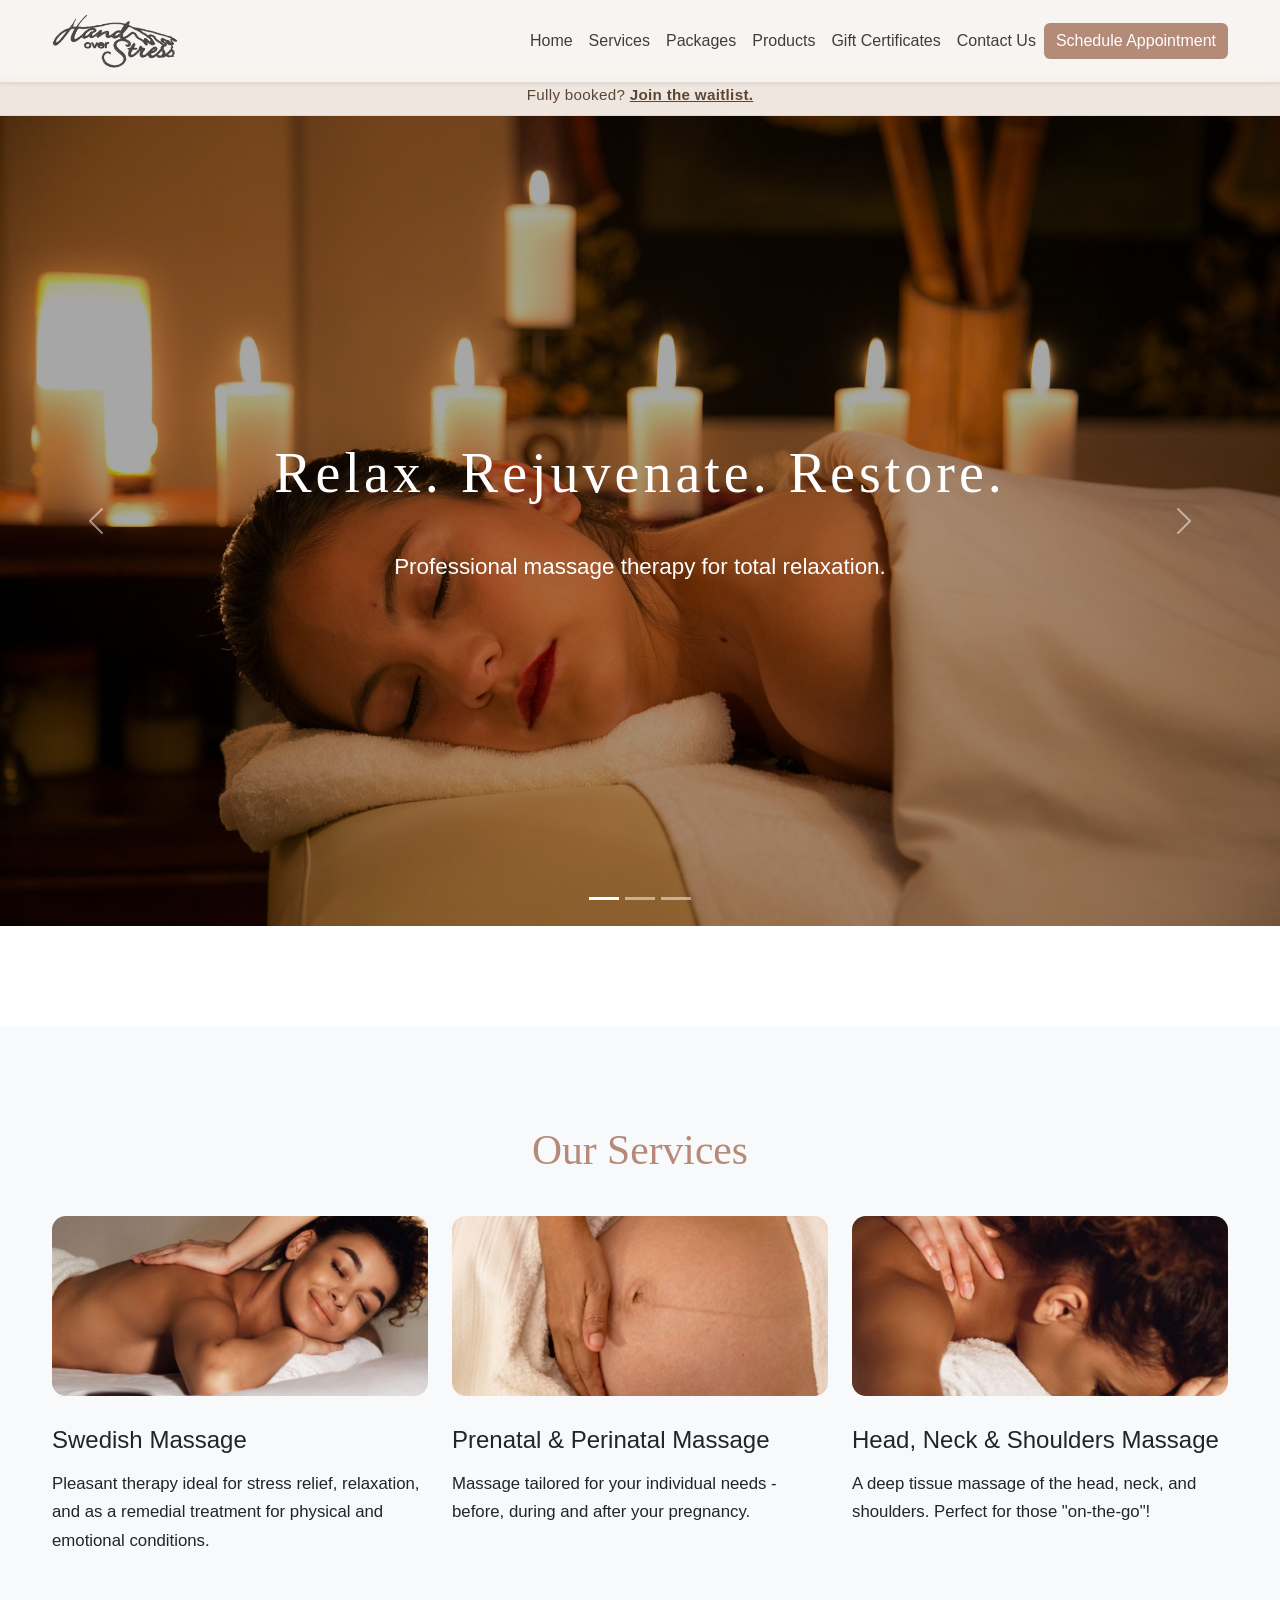
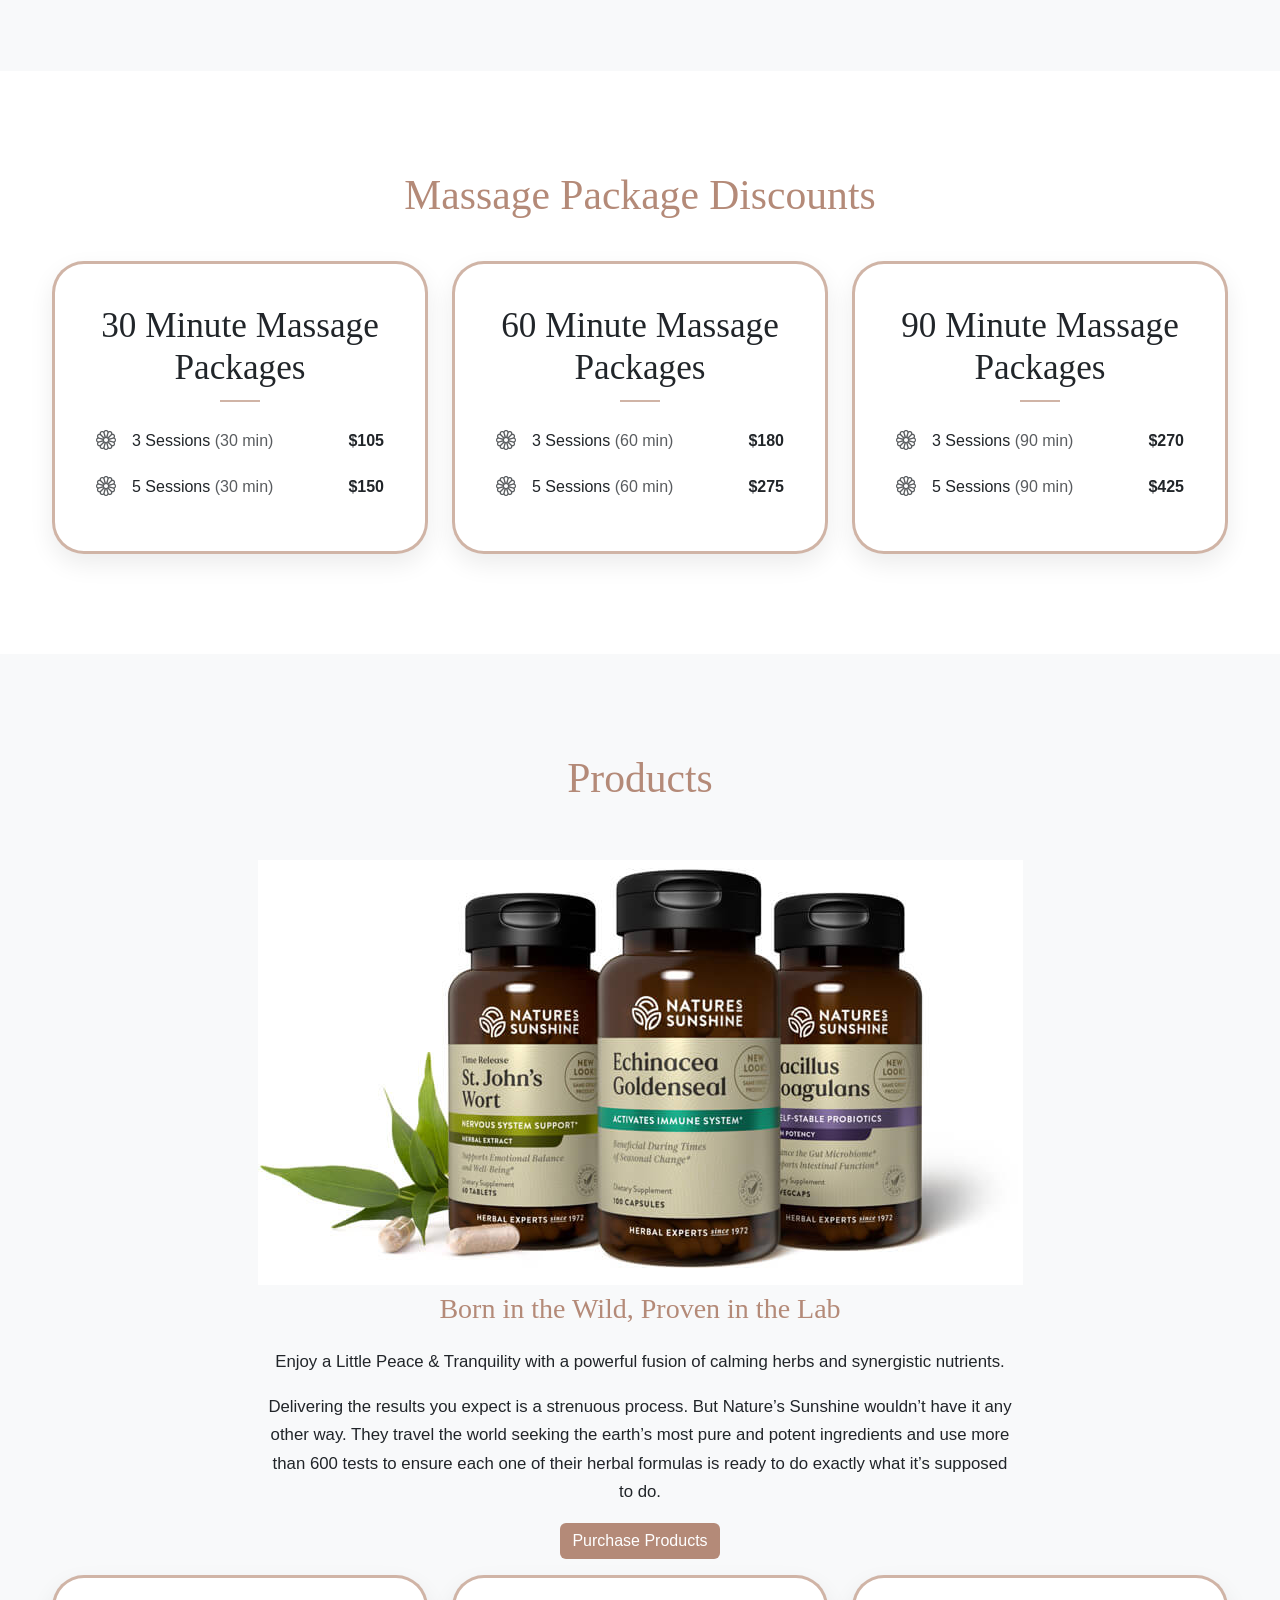
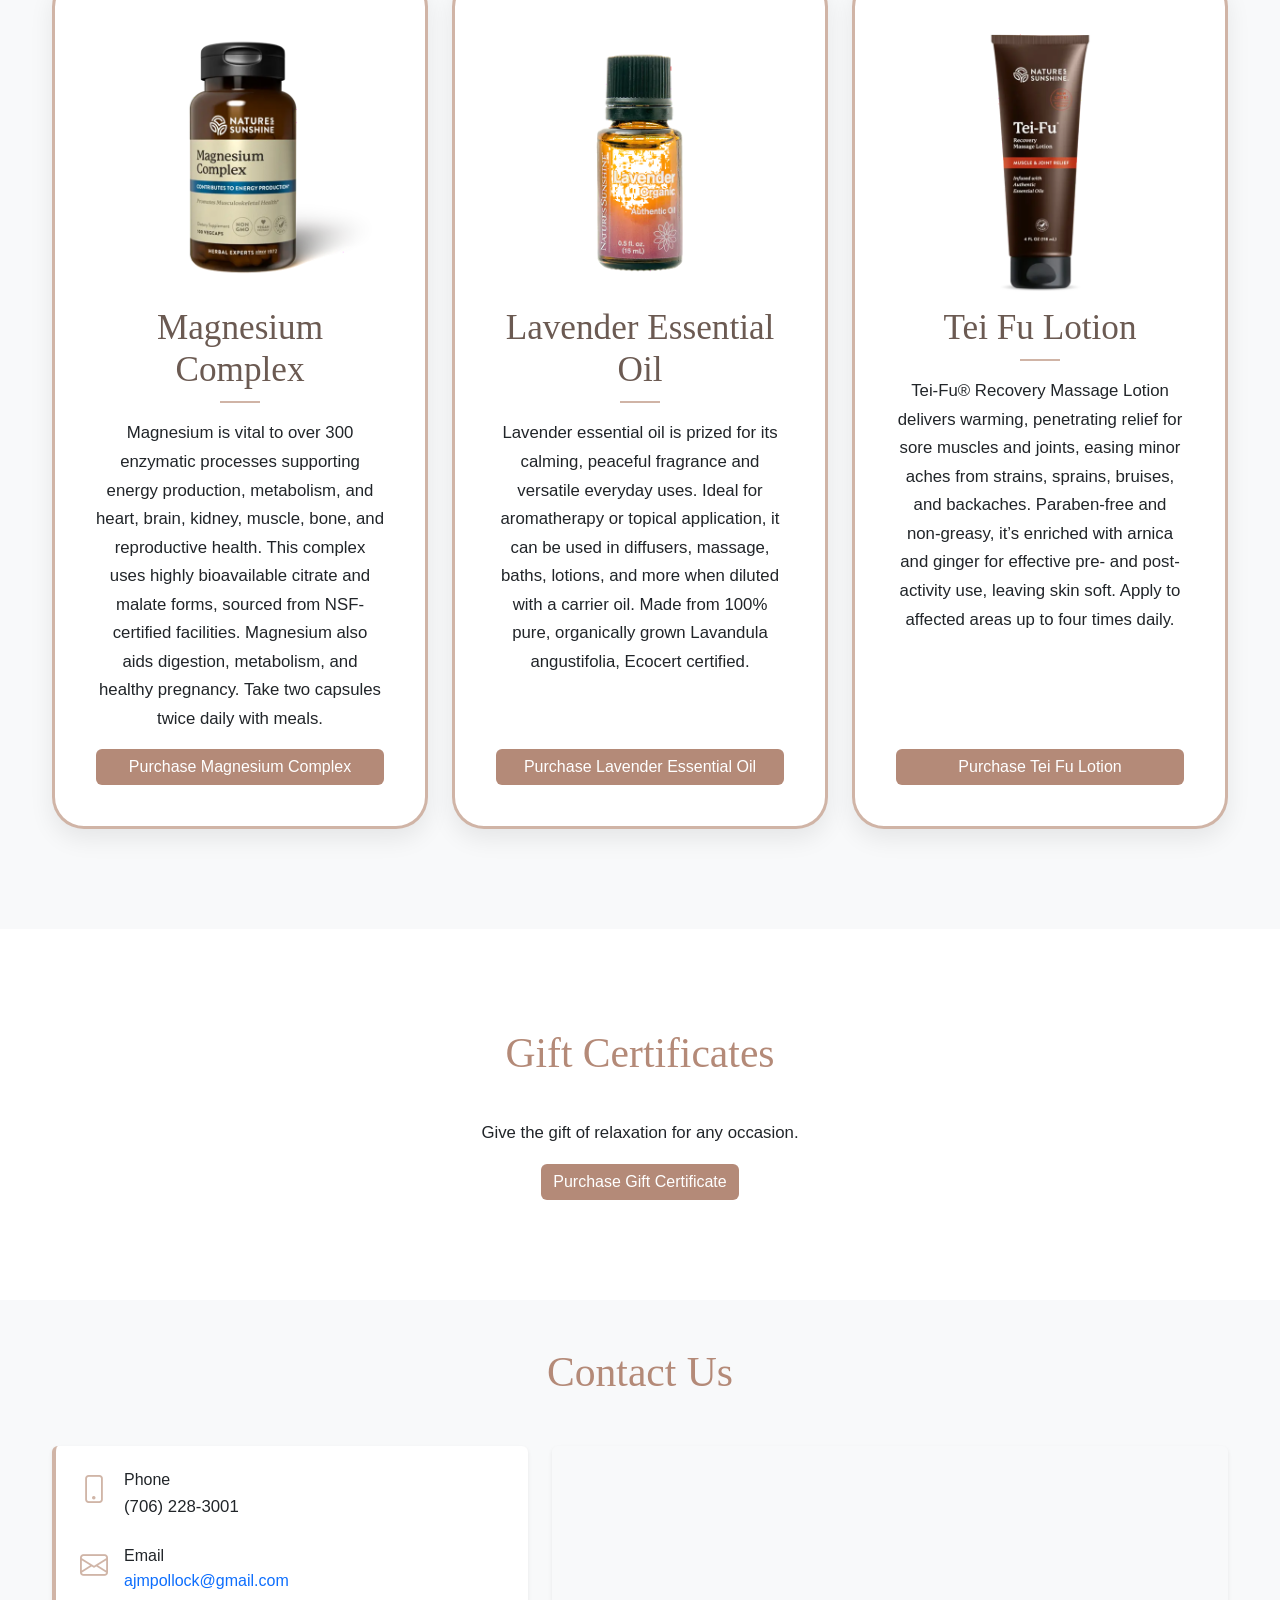
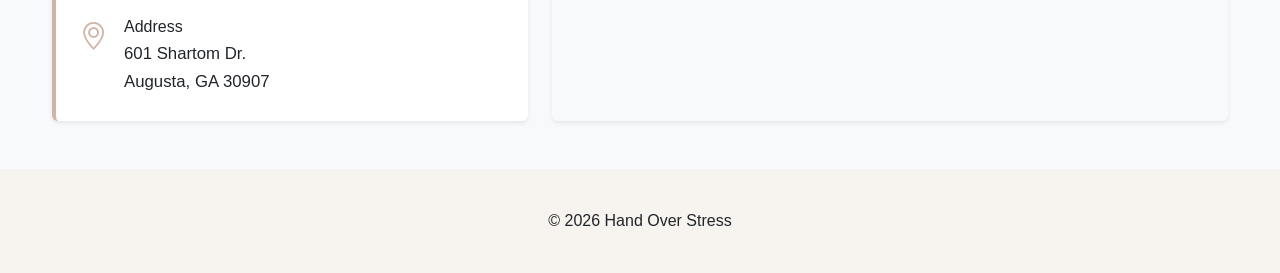
==== commit 59dd45d4: "commit" ====
--- a/index.html
+++ b/index.html
@@ -147,7 +147,7 @@
     }
 
     #home {
-      padding-top: 76px;
+      padding-top: 116px;
     }
 
     p {
@@ -218,6 +218,28 @@
       width: 100%;
       height: 100%;
       border: 0;
+    }
+
+    .waitlist-bar {
+      position: fixed;
+      top: 76px;
+      /* same as your navbar height */
+      left: 0;
+      width: 100%;
+      background: #efe7df;
+      color: #5b4636;
+      text-align: center;
+      font-size: 0.95rem;
+      padding: 8px 10px;
+      border-bottom: 1px solid rgba(0, 0, 0, 0.06);
+      letter-spacing: 0.3px;
+      z-index: 999;
+    }
+
+    .waitlist-bar a {
+      color: #5b4636;
+      font-weight: 600;
+      text-decoration: underline;
     }
   </style>
 </head>
@@ -242,16 +264,14 @@
           <li class="nav-item"><a class="nav-link" href="#contact">Contact Us</a></li>
         </ul>
         <!-- <a class="btn btn-theme ms-lg-4 my-2 my-lg-0" data-link="book_massage">Schedule Appointment</a> -->
-        <div class="schedule-wrap ms-lg-4 my-2 my-lg-0 text-lg-center">
-          <a class="btn btn-theme" data-link="book_massage">
-            Schedule Appointment
-          </a>
-          <div class="waitlist-note d-none d-lg-block">
-            Fully booked? Join the waitlist after clicking
-          </div>
-        </div>
+        <a class="btn btn-theme" data-link="book_massage">
+          Schedule Appointment
+        </a>
       </div>
   </nav>
+  <div class="waitlist-bar">
+    Fully booked? <a data-link="book_massage">Join the waitlist.</a>
+  </div>
 
   <!-- CAROUSEL HOME -->
   <section id="home">
@@ -541,9 +561,6 @@
   </section>
 
   <footer>
-    <a href="https://inbox.squareup.com/t/29744290" class="text-link">
-      Or Text Us First
-    </a>
     © 2026 Hand Over Stress
   </footer>
 
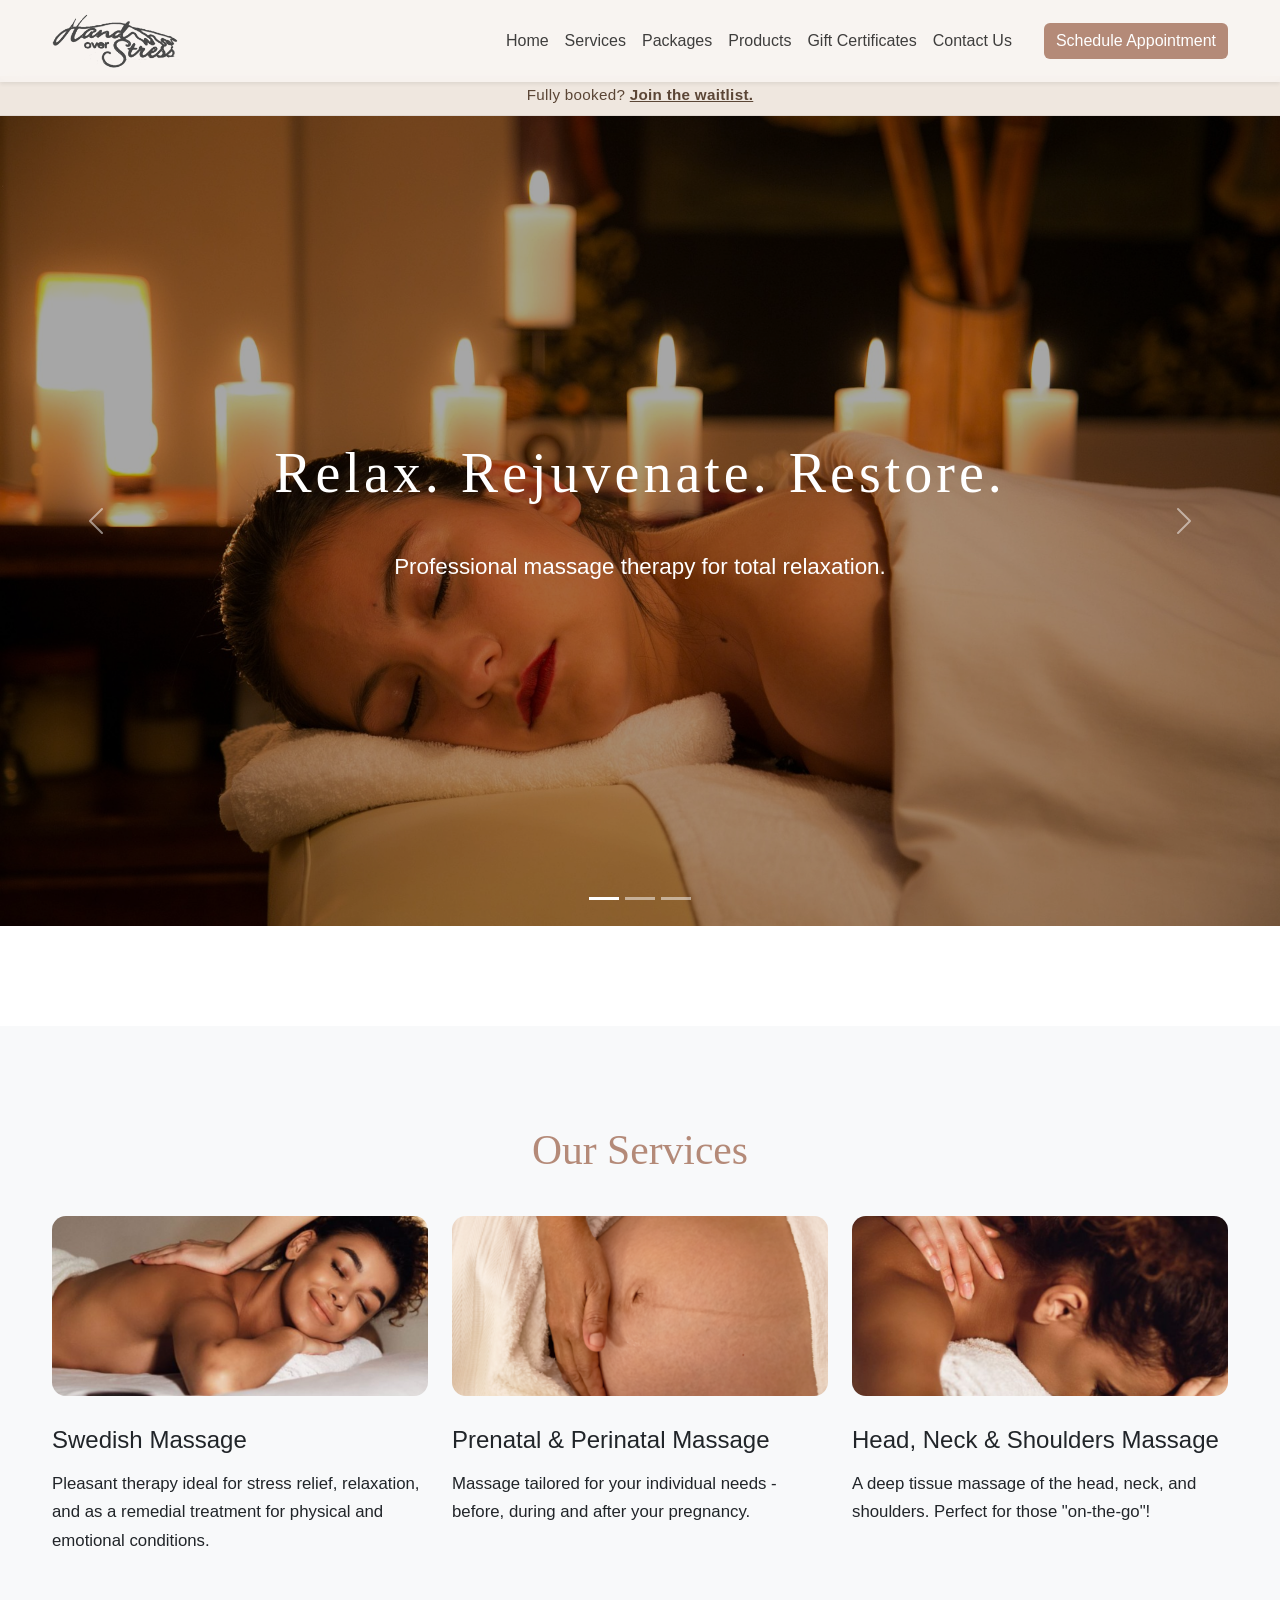
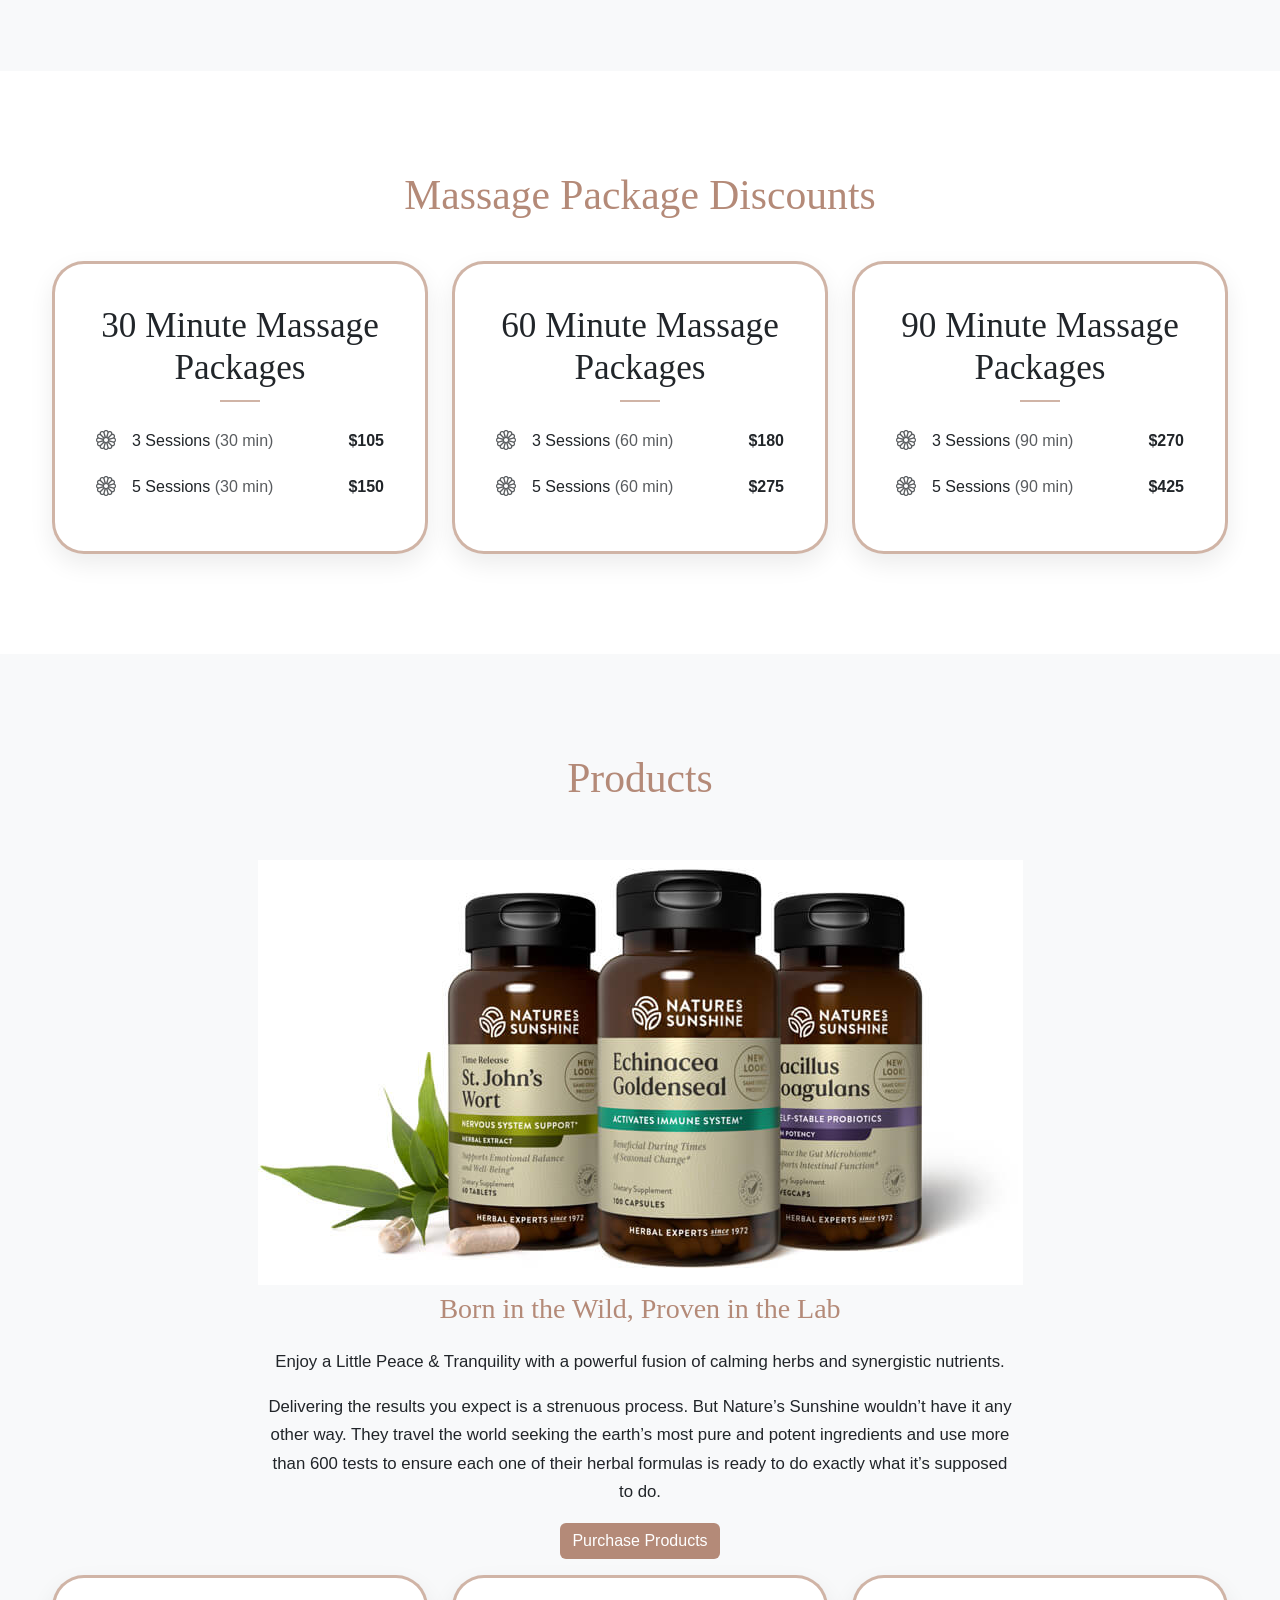
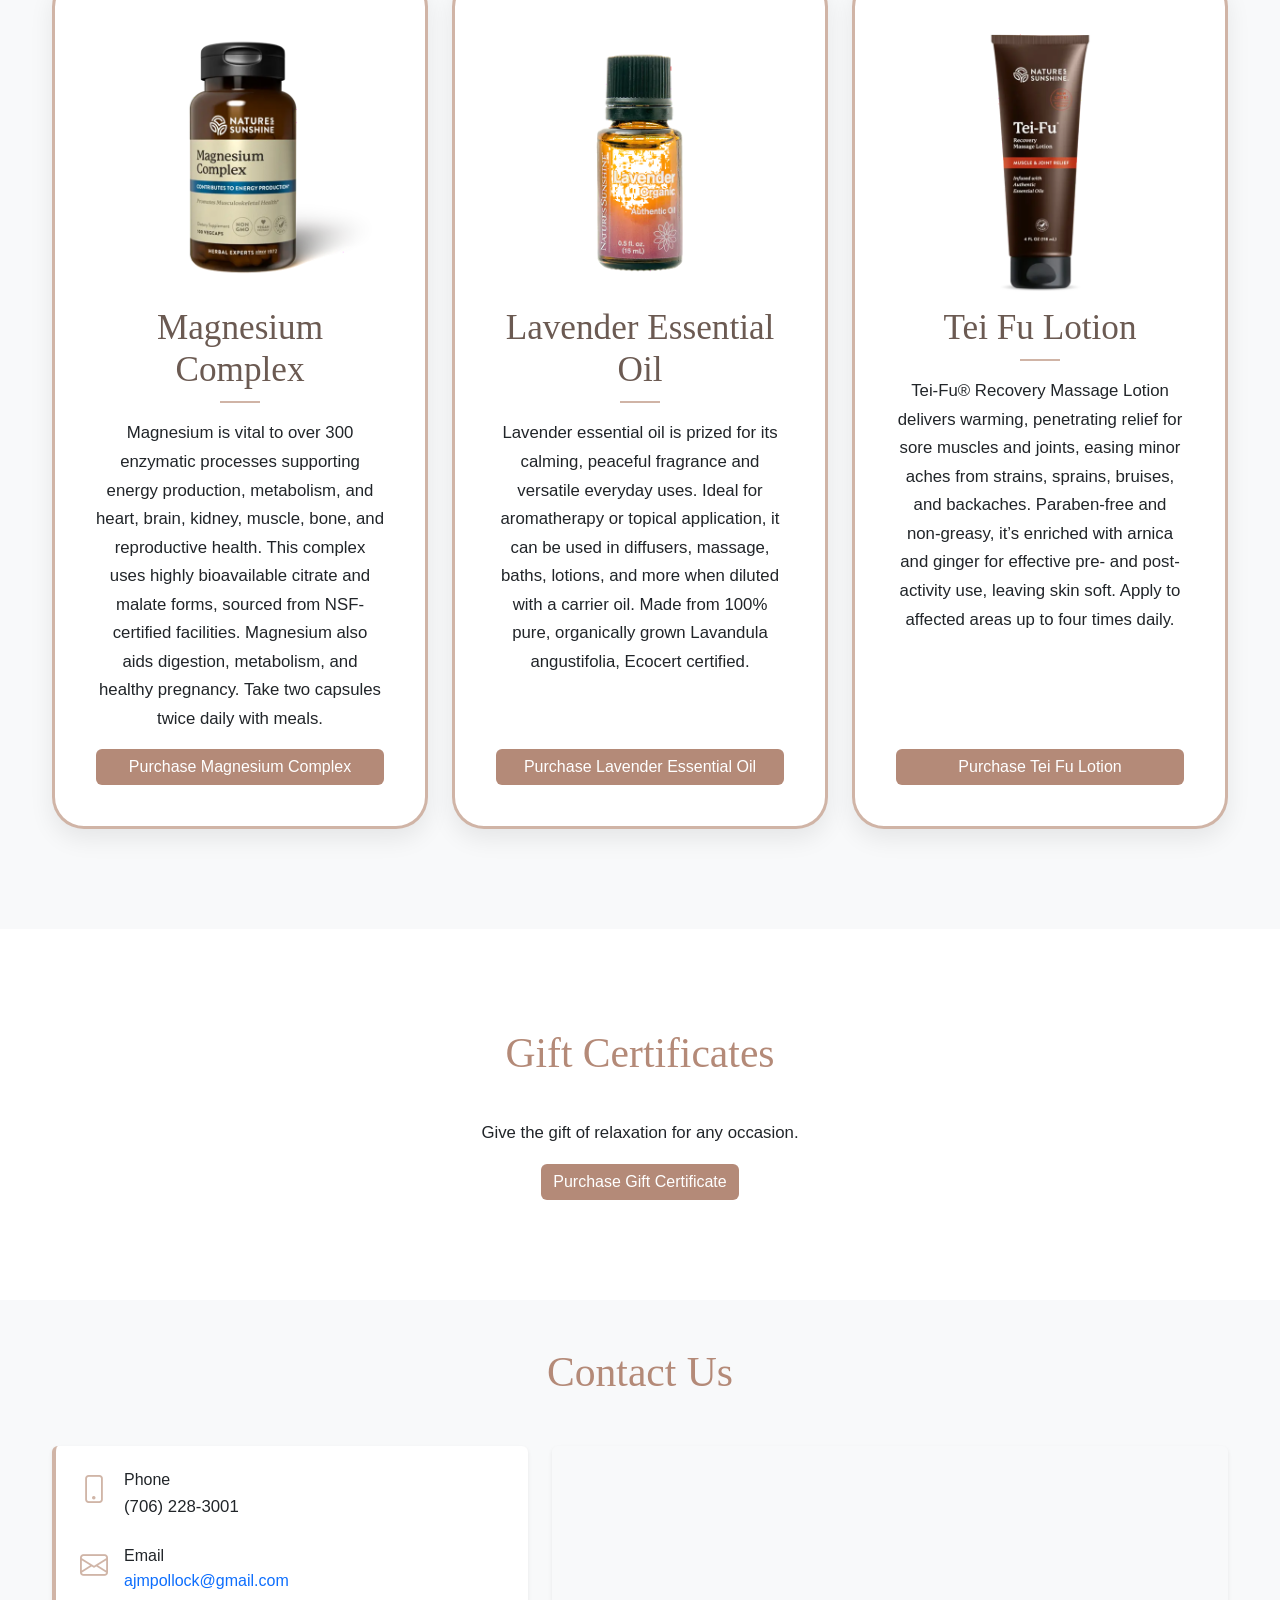
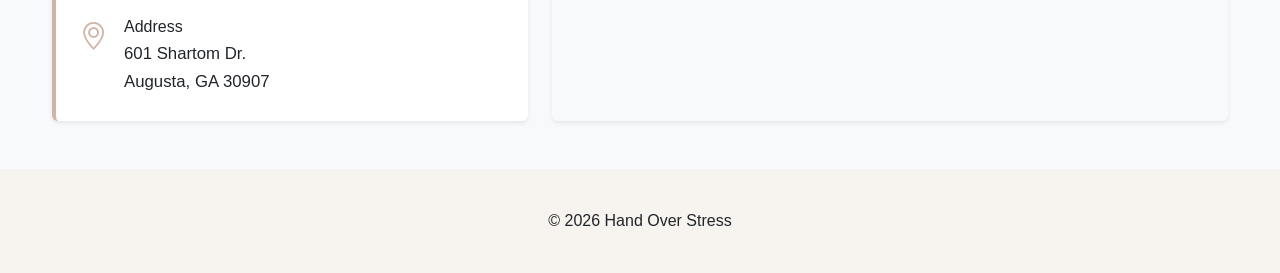
==== commit e07a63fb: "commit" ====
--- a/index.html
+++ b/index.html
@@ -264,7 +264,7 @@
           <li class="nav-item"><a class="nav-link" href="#contact">Contact Us</a></li>
         </ul>
         <!-- <a class="btn btn-theme ms-lg-4 my-2 my-lg-0" data-link="book_massage">Schedule Appointment</a> -->
-        <a class="btn btn-theme" data-link="book_massage">
+        <a class="btn btn-theme ms-lg-4 my-2 my-lg-0" data-link="book_massage">
           Schedule Appointment
         </a>
       </div>
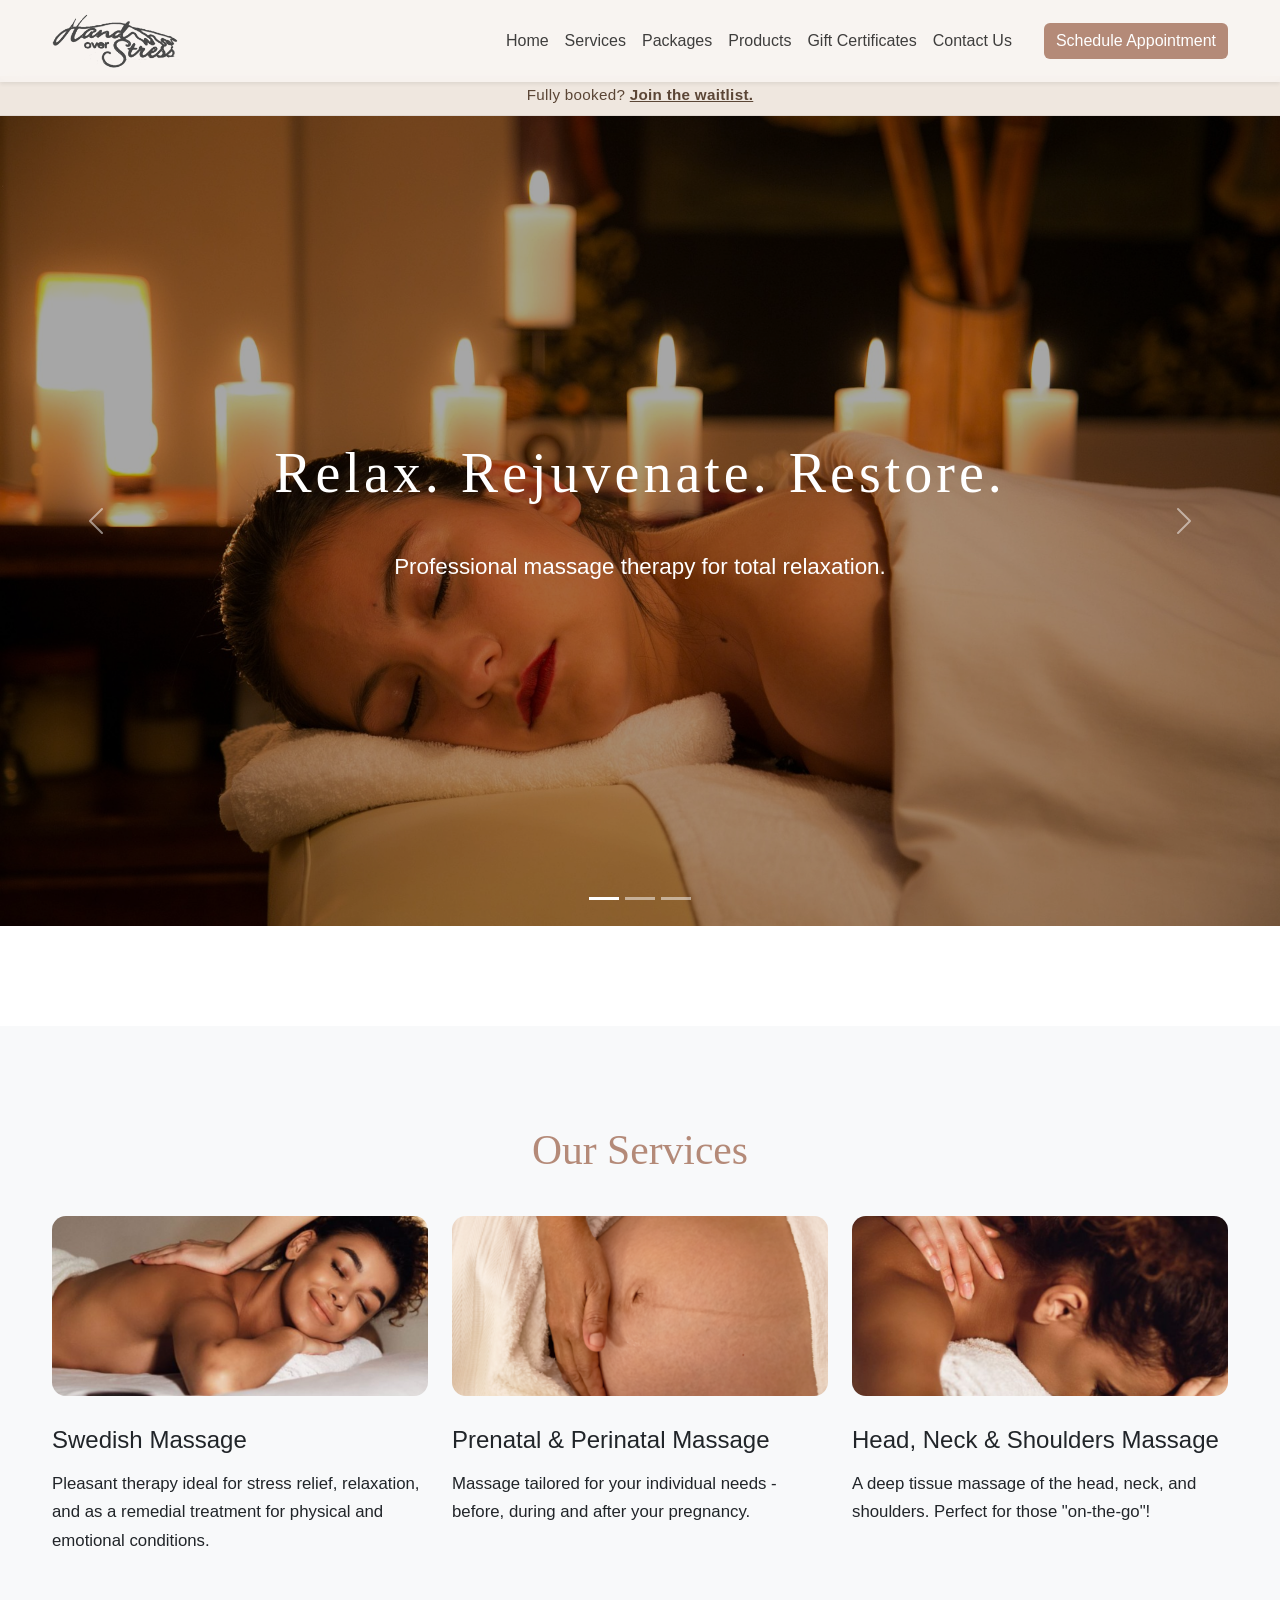
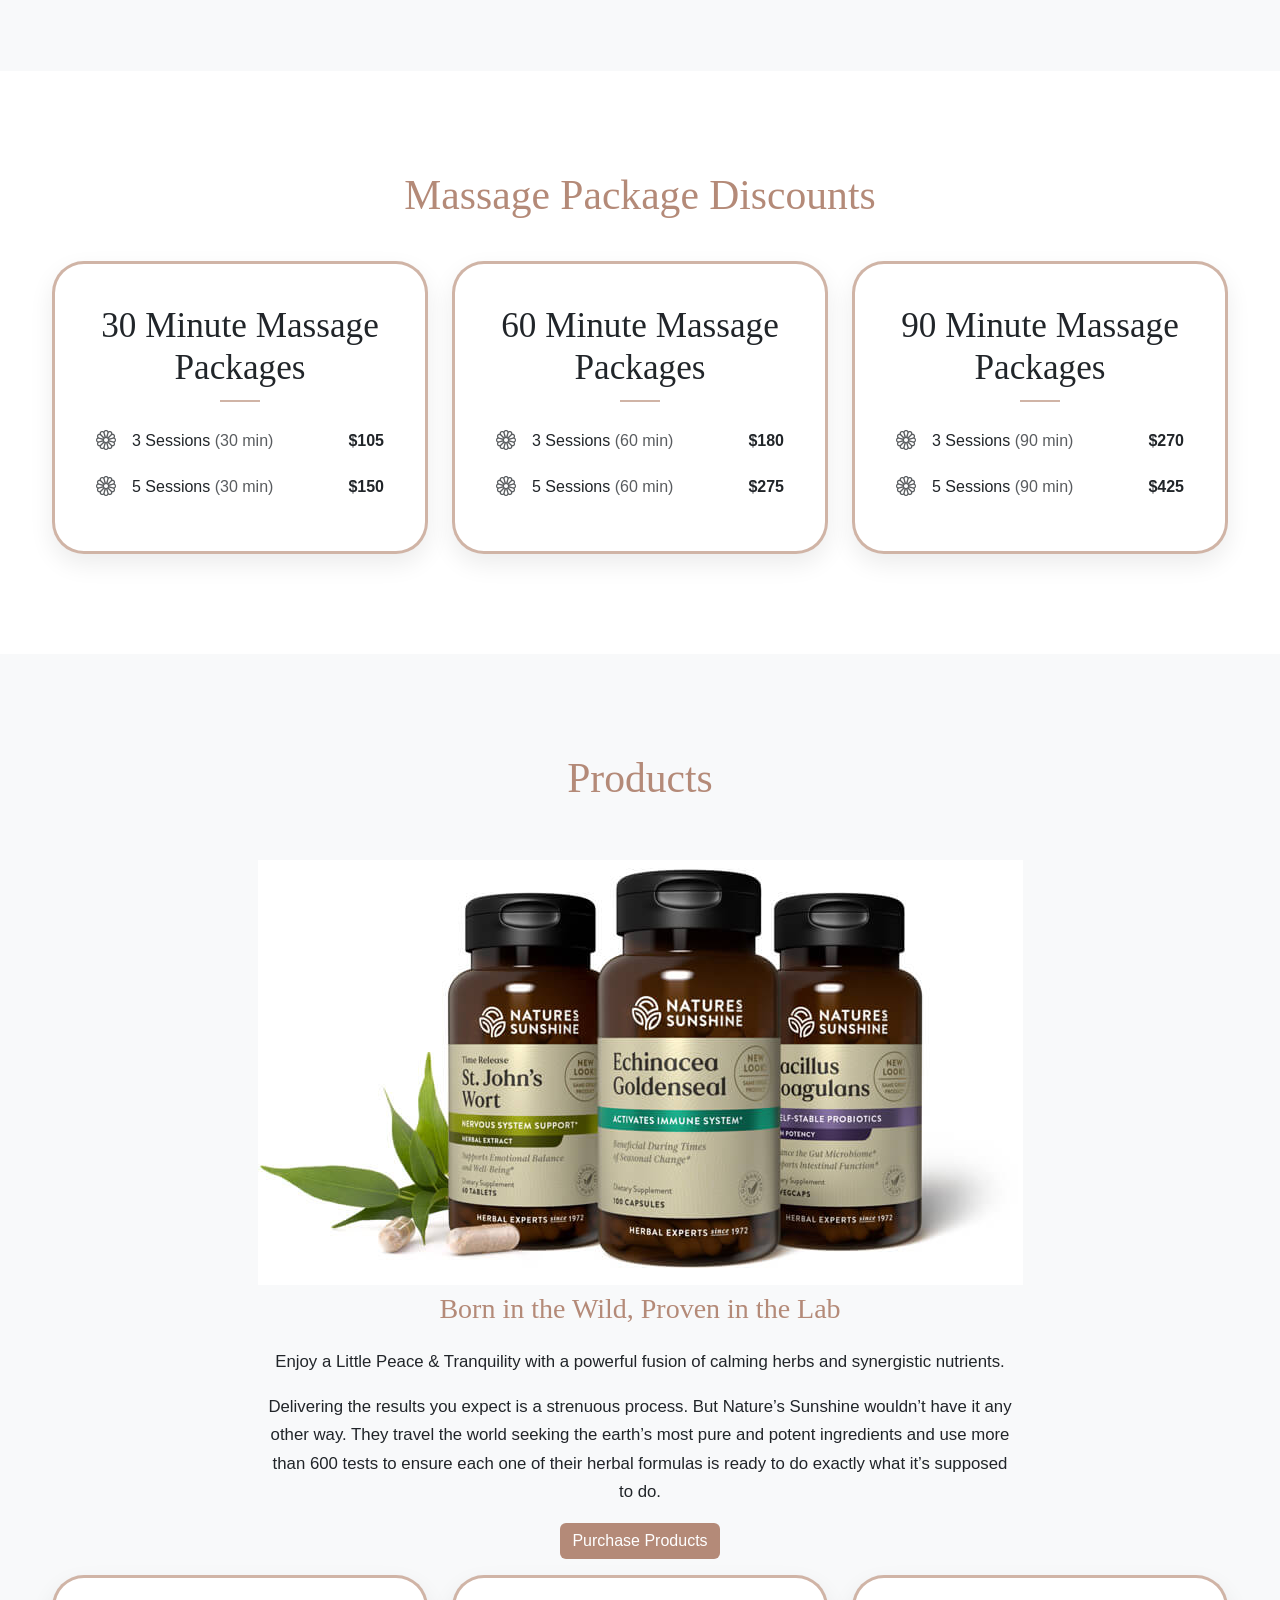
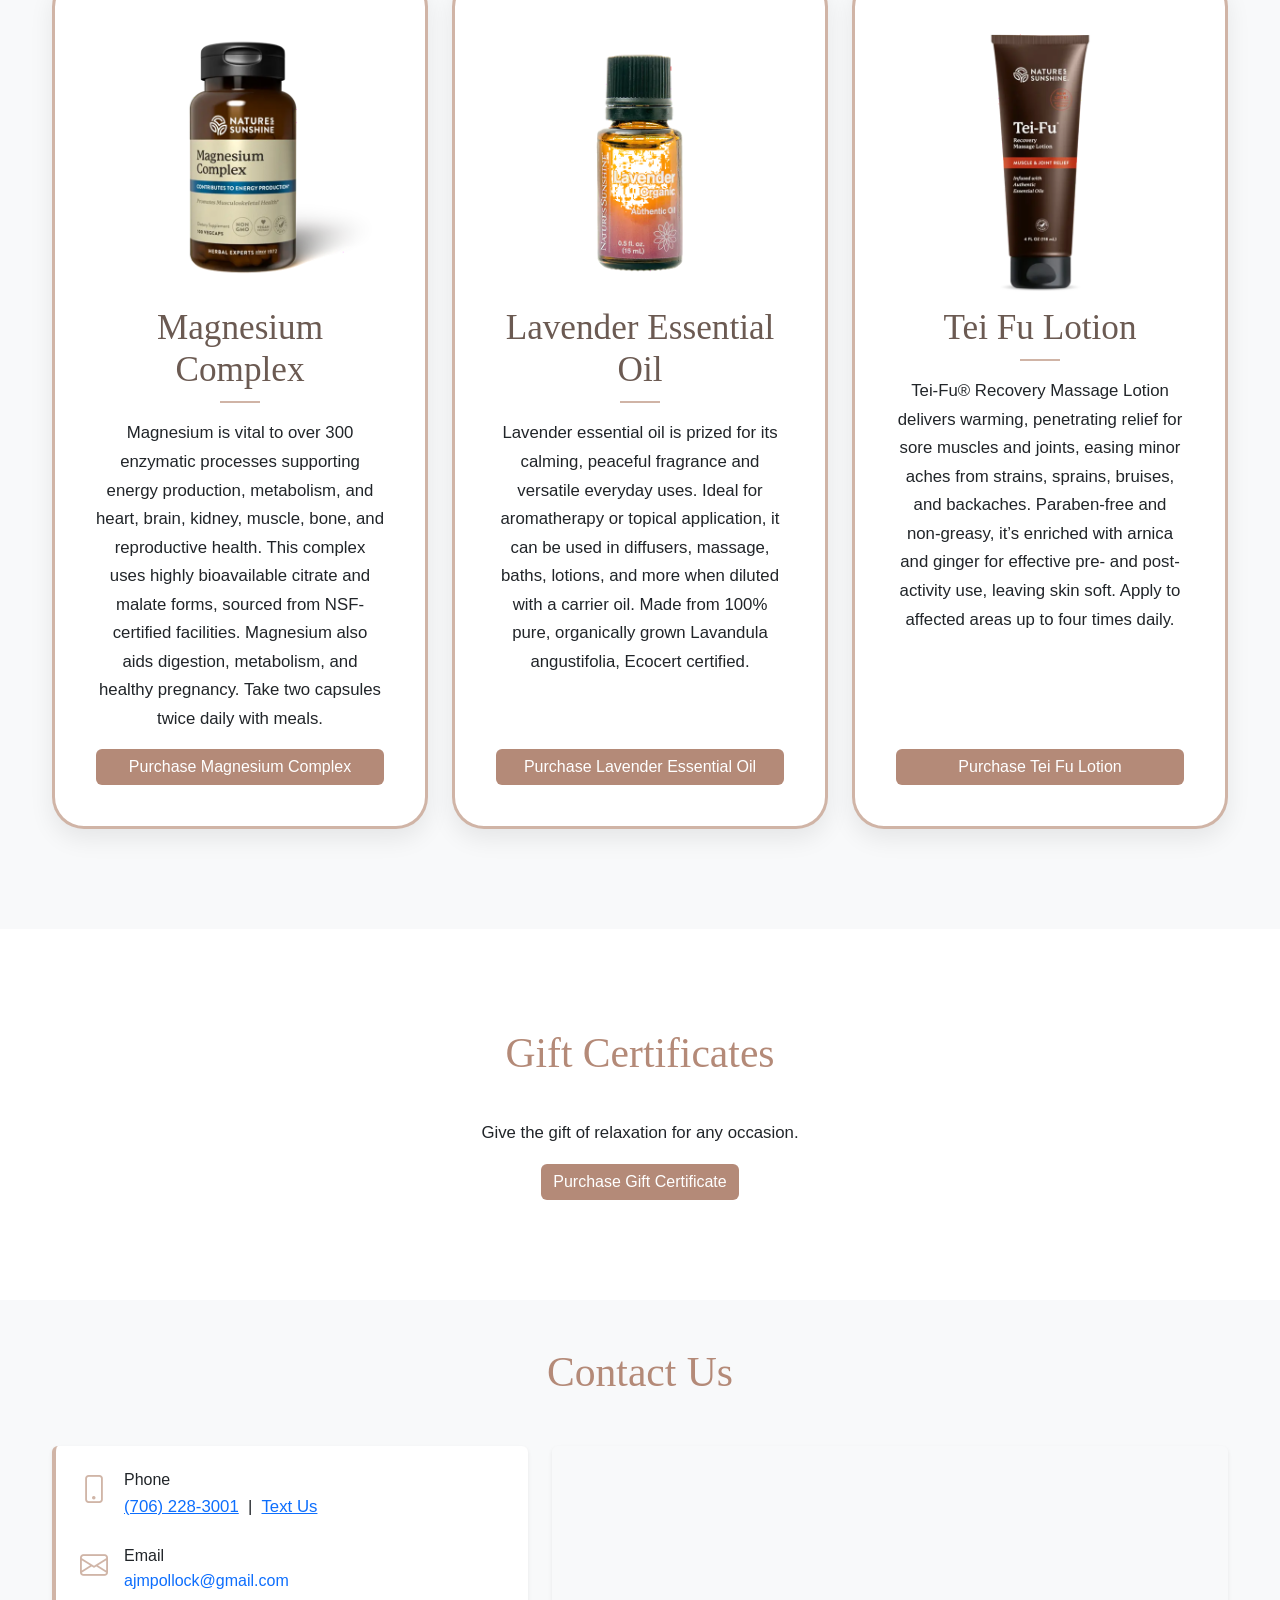
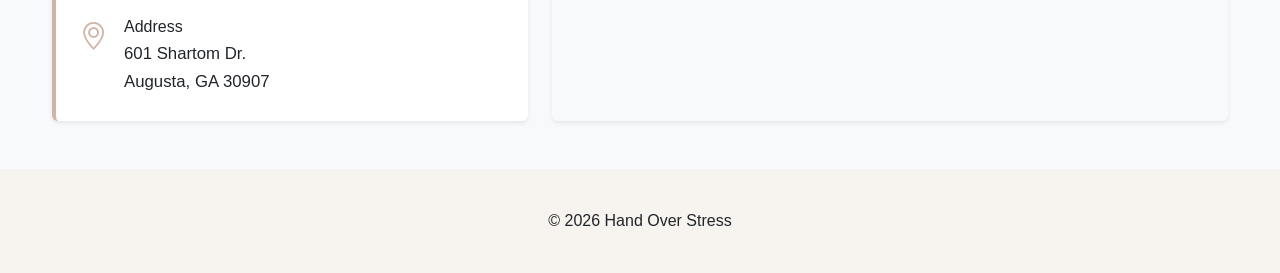
==== commit bad5bc60: "text" ====
--- a/index.html
+++ b/index.html
@@ -526,7 +526,10 @@
               <i class="bi bi-phone fs-3 me-3" style="color:rgba(177, 131, 108, 0.6);"></i>
               <div>
                 <h6 class="mb-1">Phone</h6>
-                <p class="mb-0">(706) 228-3001</p>
+                <p class="mb-0"><a href="tel:17062283001">(706) 228-3001</a>
+                  &nbsp;|&nbsp;
+                  <a href="sms:17062283001">Text Us</a>
+                </p>
               </div>
             </div>
             <div class="contact-item d-flex align-items-start mb-4">
